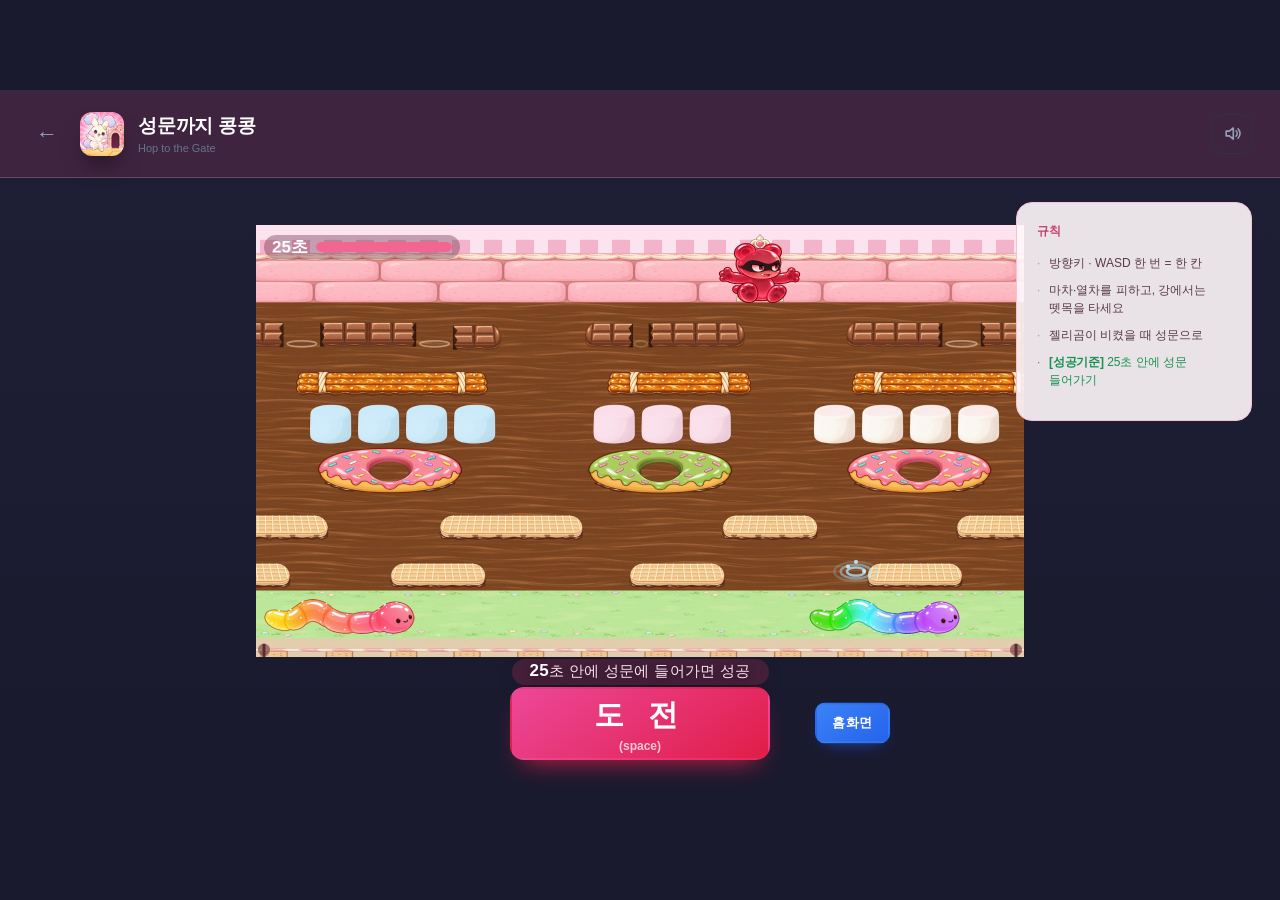
==== crossing.html @ 8e4491ef "배포 1.17 — 성문까지 콩콩 추가 · 시소타기 소리 다듬기 - 새 게임 "성문까지 콩콩" (내부 0.58): 솜사탕 토끼가 길 다섯 · 선로 · 쉼터 · 초코 강 여섯을 건너 " ====
<!doctype html>
<html lang="ko">
<head>
<meta charset="utf-8">
<meta name="viewport" content="width=device-width, initial-scale=1">
<meta http-equiv="cache-control" content="no-cache">
<link rel="icon" href="data:image/svg+xml,%3Csvg xmlns='http://www.w3.org/2000/svg' viewBox='0 0 32 32'%3E%3Crect width='32' height='32' rx='7' fill='%231a1a2e'/%3E%3Ccircle cx='16' cy='16' r='8.5' fill='none' stroke='%23ec4899' stroke-width='3'/%3E%3Ccircle cx='16' cy='16' r='2.5' fill='%23ec4899'/%3E%3C/svg%3E">
<title>성문까지 콩콩</title>
<link rel="stylesheet" href="common.css?v=251">
<script src="common.js?v=251"></script>
<script src="sound.js?v=251"></script>
<style>
  :root { --accent-1: #f9a8d4; --accent-2: #db2777; }

  .board { width: 100%; display: grid; justify-items: center;
           grid-template-rows: var(--play-h) 30px auto; align-content: center;
           position: relative; }
  .arena { position: relative; order: 1; width: var(--play-w); height: var(--play-h);
           user-select: none; -webkit-user-select: none; touch-action: none; }
  .status   { order: 2; align-self: center; }
  .controls { text-align: center; order: 3; }
  .slot { position: absolute; left: 50%; top: calc(var(--play-h) / 2);
          transform: translate(-50%, -50%); z-index: 4;
          display: grid; place-items: center; pointer-events: none; }
  canvas { display: block; position: absolute; left: 0; top: 0; }

  .status { font-size: 15px; letter-spacing: .3px; }
  .status b { color: #fff; font-size: 17px; font-variant-numeric: tabular-nums; }
  .verdict .sub { display: none; }
  .rules li { font-size: 12px; }
</style>
</head>
<body class="theme-sweets">
<div id="fit"><div class="stage">

  <div class="topbar">
    <a class="back" href="index.html" title="목록으로">←</a>
    <div class="tile sm pic"><img src="assets/_icons/crossing-sweets.webp?v=251" alt=""></div>
    <div class="titles">
      <h1>성문까지 콩콩</h1>
      <p>Hop to the Gate</p>
    </div>
  </div>

  <div class="body">
    <div class="play">
      <div class="board">
        <div class="arena playslot" id="arena">
          <canvas id="cv" width="768" height="432"></canvas>
        </div>
        <div class="status" id="status"></div>
        <div class="slot" id="slot"></div>
        <div class="controls">
          <button class="btn" id="go">도 전</button>
          <div class="hint">방향키 · WASD 한 번에 한 칸</div>
        </div>
      </div>
    </div>

    <aside class="rules card">
      <h2>규칙</h2>
      <ul>
        <li>방향키 · WASD 한 번 = 한 칸</li>
        <li>마차·열차를 피하고, 강에서는 뗏목을 타세요</li>
        <li>젤리곰이 비켰을 때 성문으로</li>
        <li><b>[성공기준]</b> 25초 안에 성문 들어가기</li>
      </ul>
    </aside>
  </div>

</div></div>

<script>
"use strict";

/* ── 엔진 시작 ──────────────────────────────────────────────────
   화면·소리와 떨어진 규칙 덩어리다. 시간(초)만 받아 상태를 바꾼다.
   시뮬레이션이 이 구간만 잘라 그대로 돌리므로 DOM 을 건드리지 않는다. 1/240초 칸으로 흐른다.

   줄 번호 0 출발 · 1~6 길과 선로 · 7 쉼터 · 8~13 강 · 14 성벽. 자리 x 는 칸 단위(0~26), 칸 i 의 가운데는 i+0.5.
   줄 위의 물건(마차·뗏목·마시멜로)은 판을 만들 때 전부 정해진다. 나중에 무작위가 끼지 않는다 —
   어느 시각의 모습이든 계산으로 바로 나온다(줄마다 따로 쓰는 난수로 미리 늘려 둔다). 바뀌는 것은 공주뿐이다.
   줄 시간 λ 는 판을 만든 때부터 잰다 (도전 전 미리 보기에서도 줄이 흐르다 그대로 이어진다). 제한 시간은 "시작!" 부터. */
function 건너기판(R, 난수, 기준) {
  const 무작위 = 난수 || Math.random;
  const 칸 = 1 / 240;
  const N = R.칸수;
  const 쉼터줄 = 1 + R.줄.findIndex((j) => j.종류 === "강");
  const 성줄 = R.줄.length + 2;
  const 정의 = (r) => (r <= 0 || r === 쉼터줄 || r >= 성줄) ? null : R.줄[r < 쉼터줄 ? r - 1 : r - 2];
  const 몇번째 = (r) => (r <= 0 || r === 쉼터줄) ? 0 : r >= 성줄 ? R.줄.length + 1 : r < 쉼터줄 ? r : r - 1;
  const 나머지 = (a, b) => ((a % b) + b) % b;

  // 줄마다 따로 쓰는 난수 — 어떤 차례로 물어봐도 같은 판이 나오게 한다 (mulberry32)
  function 씨앗난수(s) {
    return () => {
      s = (s + 0x6D2B79F5) | 0;
      let x = Math.imul(s ^ (s >>> 15), 1 | s);
      x = (x + Math.imul(x ^ (x >>> 7), 61 | x)) ^ x;
      return ((x ^ (x >>> 14)) >>> 0) / 4294967296;
    };
  }

  const g = {
    t: 기준 || 0, 기준: 기준 || 0, t0: null, 끝: null, 끝줄: 0, 최고: 0,
    공주: { 줄: 0, x: Math.floor(N / 2) - 0.5, 점프: null },
    다음: null,                                       // 공중에서 누른 키 하나
    문: 0, 곰위상: 0, 줄들: [], 소식: [],
  };
  const 알림 = (t, 일, 덧) => g.소식.push(Object.assign({ t, 일 }, 덧));

  /* 줄의 움직임은 구간을 이어 붙인 것: { 시작, 끝, 이동(시작 때 밀린 칸), v(시작 때 빠르기), a(가속), 상태 }.
     이동(λ) = 이동 + v·d + a·d²/2. 폭주·물살 반전·열차는 구간을 필요한 만큼 그때그때 늘린다. */
  let 길쪽 = 무작위() < 0.5 ? -1 : 1, 강쪽 = 무작위() < 0.5 ? -1 : 1;
  for (let r = 0; r <= 성줄; r++) {
    let d = 정의(r);
    if (!d && r === 쉼터줄 && R.지렁이) d = Object.assign({ 종류: "쉼터" }, R.지렁이);   // 쉼터를 기어 다니는 젤리 지렁이
    if (!d) { g.줄들.push({ 종류: r === 0 ? "출발" : r === 쉼터줄 ? "쉼터" : "성" }); continue; }
    const 난 = 씨앗난수(Math.floor(무작위() * 4294967296));
    const 뽑 = (ab) => ab[0] + (ab[1] - ab[0]) * 난();
    const 줄 = { 종류: d.종류, d, 난, 뽑, 번호: 몇번째(r), 찾던: 0 };
    if (d.종류 === "선로") {
      줄.구간 = [{ 시작: 0, 끝: 뽑(d.열차.간격), 이동: 0, v: 0, a: 0, 상태: "잠잠" }];
    } else {
      const 쪽 = d.종류 === "길" ? 길쪽 : d.종류 === "강" ? 강쪽 : (난() < 0.5 ? -1 : 1);
      if (d.종류 === "길") 길쪽 = -길쪽; else if (d.종류 === "강") 강쪽 = -강쪽;
      const v = 뽑(d.속도) * 쪽;
      줄.물건 = [];
      const 주기 = d.가라앉음 ? d.가라앉음.뜸 + d.가라앉음.흔들 + d.가라앉음.잠김 : 0;
      const 입주기 = d.악어 ? d.악어.닫힘 + d.악어.예고 + d.악어.벌림 : 0;
      const 길이로 = (l) => Array.isArray(l) ? l[0] + Math.floor(난() * (l[1] - l[0] + 1)) : l;
      const 모양뽑기 = () => {
        let 남 = 난() * d.모양.reduce((a, m) => a + m.몫, 0);
        for (const m of d.모양) { 남 -= m.몫; if (남 <= 0) return m; }
        return d.모양[d.모양.length - 1];
      };
      let p = 0;
      while (p < R.고리최소) {
        if (d.떼) {                                    // 스쿠터 떼 — 바짝 붙어 몰려오고 떼 사이는 넓다. 가끔 마카롱 마차
          if (난() < d.떼.마차몫) { 줄.물건.push({ p, 길이: 2, 모양: "cart2" }); p += 2 + 뽑(d.틈); continue; }
          const n = 길이로(d.떼.대수);
          for (let i = 0; i < n; i++) { 줄.물건.push({ p, 길이: 1, 모양: "scooter1" }); p += 1 + (i < n - 1 ? d.떼.사이 : 0); }
          p += 뽑(d.틈); continue;
        }
        const m = d.모양 ? 모양뽑기() : null;
        const 길이 = 길이로(m ? m.길이 : d.길이);
        const o = { p, 길이, 모양: m ? m.이름 : null };
        if (d.색) o.모양 = d.색[Math.floor(난() * d.색.length)];
        if (d.가라앉음) { o.가라앉나 = 난() < d.가라앉음.몫; o.위상 = 난() * 주기; }
        if (d.구멍) o.구멍 = true;
        if (d.악어 && o.모양 === "croc") { o.악어 = true; o.입위상 = 난() * 입주기; }
        if (d.돌진 && 난() < d.돌진.몫) { const 주 = 뽑(d.돌진.주기); o.돌진 = { 주기: 주, 위상: 난() * 주 }; }
        if (d.쪼개짐 && o.모양 === d.쪼개짐.누가) { o.쪼개짐 = true; o.쪼개위상 = 난() * 쪼갬주기(d.쪼개짐); }
        if (d.흔적 && o.모양 === d.흔적.누가) { o.방울간격 = 뽑(d.흔적.간격); o.방울위상 = 난() * o.방울간격; }
        줄.물건.push(o);
        p += 길이 + 뽑(d.틈);
      }
      줄.고리 = p;
      줄.처음 = 난() * p;
      if (d.물고기) 줄.물고기 = { 찾던: 0, 구간: [{ 시작: -1e9, 끝: 뽑(d.물고기.간격), 상태: "잠잠" }] };
      const 첫길이 = d.폭주 ? 뽑(d.폭주.간격) : d.반전 ? 뽑(d.반전.간격) : Infinity;
      줄.구간 = [{ 시작: 0, 끝: 첫길이, 이동: 0, v, a: 0, 상태: "보통" }];
    }
    g.줄들.push(줄);
  }
  g.문 = R.문범위[0] + Math.floor(무작위() * (R.문범위[1] - R.문범위[0] + 1));
  /* 젤리곰 문지기 — 비킴(옆에 서 있음) → 예고(문 쪽으로 걸어옴) → 앉음(문을 막음) → 돌아감(걸어서 제자리로) → 비킴 …
     가끔 속임: 걸어오다 멈칫하고 되돌아간다 (앉지 않음). 위치 0 = 옆자리, 1 = 문 앞. 문은 "앉음" 동안만 막힌다 */
  const 곰서기 = Math.max(0.1, R.곰비킴 - R.곰예고 - (R.곰돌아감 || 0));
  g.곰 = { 난: 씨앗난수(Math.floor(무작위() * 4294967296)), 찾던: 0, 구간: [] };
  g.곰.구간.push({ 시작: -1e9, 끝: 0.1 + g.곰.난() * 곰서기, 상태: "비킴", 처음: 0, 나중: 0 });

  // 다음 구간 하나를 붙인다
  function 붙이기(줄) {
    const s = 줄.구간[줄.구간.length - 1], d = 줄.d, 길이 = s.끝 - s.시작;
    const 이동끝 = s.이동 + s.v * 길이 + 0.5 * s.a * 길이 * 길이, v끝 = s.v + s.a * 길이;
    const 새 = (상태, 초, v, a, 덧) => 줄.구간.push(Object.assign({ 시작: s.끝, 끝: s.끝 + 초, 이동: 이동끝, v, a: a || 0, 상태 }, 덧));
    if (d.종류 === "선로") {
      const k = d.열차;
      if (s.상태 === "잠잠") 새("예고", k.예고, 0, 0, { 쪽: s.다음쪽 || (줄.난() < 0.5 ? -1 : 1), 이어: s.이어,
                                                     모양: k.모양 ? k.모양[Math.floor(줄.난() * k.모양.length)] : "train" });
      else if (s.상태 === "예고") 새("지나감", (N + k.길이) / k.속도 + 0.05, 0, 0, { 쪽: s.쪽, 이어: s.이어, 모양: s.모양 });
      // 연속 열차 — 한 대가 지나간 직후 반대쪽에서 한 대 더 (종이 다시 울린다). 세 대째는 없다
      else if (!s.이어 && k.연속몫 && 줄.난() < k.연속몫) 새("잠잠", k.연속틈, 0, 0, { 이어: true, 다음쪽: -s.쪽 });
      else 새("잠잠", 줄.뽑(k.간격), 0);
    } else if (d.폭주) {
      const k = d.폭주;
      if (s.상태 === "보통") 새("예고", k.예고, v끝);
      else if (s.상태 === "예고") 새("폭주", k.길이, v끝 * k.배);
      else 새("보통", 줄.뽑(k.간격), v끝 / k.배);
    } else if (d.반전) {
      const k = d.반전;
      if (s.상태 === "보통") 새("예고", k.예고, v끝);
      else if (s.상태 === "예고") 새("전환", k.전환, v끝, -2 * v끝 / k.전환);
      else 새("보통", 줄.뽑(k.간격), v끝);
    }
  }
  function 구간찾기(줄, λ) {
    const 구 = 줄.구간;
    while (구[구.length - 1].끝 <= λ) 붙이기(줄);
    let i = Math.min(줄.찾던, 구.length - 1);
    while (i > 0 && 구[i].시작 > λ) i--;
    while (구[i].끝 <= λ) i++;
    줄.찾던 = i;
    return 구[i];
  }
  function 곰붙이기() {
    const 곰 = g.곰, s = 곰.구간[곰.구간.length - 1];
    const 새 = (상태, 초, 처음, 나중, 덧) => 곰.구간.push(Object.assign({ 시작: s.끝, 끝: s.끝 + 초, 상태, 처음, 나중 }, 덧));
    if (s.상태 === "비킴") {
      // 비켜 서 있을 때 가끔 12번 줄 한 칸으로 젤리를 던진다 (던지는 동안 문은 열려 있다)
      if (R.곰던짐 && !s.던진뒤 && 곰.난() < R.곰던짐.몫) { 새("던짐", R.곰던짐.예고, 0, 0, { c: 1 + Math.floor(곰.난() * (N - 2)) }); return; }
      if (곰.난() < (R.곰속임몫 || 0)) 새("예고", R.곰예고 * R.곰속임깊이, 0, R.곰속임깊이, { 속임: true });
      else 새("예고", R.곰예고, 0, 1);
    } else if (s.상태 === "던짐") 새("비킴", 0.3, 0, 0, { 던진뒤: true, c: s.c, 떨어짐: s.끝 });
    else if (s.상태 === "예고") {
      if (s.속임) 새("멈칫", R.곰멈칫, s.나중, s.나중);
      else 새("앉음", R.곰앉음, 1, 1);
    } else if (s.상태 === "멈칫") 새("돌아감", (R.곰돌아감 || 0.01) * s.나중, s.나중, 0);
    else if (s.상태 === "앉음") 새("돌아감", R.곰돌아감 || 0.01, 1, 0);
    else 새("비킴", 곰서기, 0, 0);
  }
  function 곰구간(λ) {
    const 곰 = g.곰, 구 = 곰.구간;
    while (구[구.length - 1].끝 <= λ) 곰붙이기();
    let i = Math.min(곰.찾던, 구.length - 1);
    while (i > 0 && 구[i].시작 > λ) i--;
    while (구[i].끝 <= λ) i++;
    곰.찾던 = i;
    return 구[i];
  }
  // 그림용 — 곰이 어디쯤(0 옆자리 ~ 1 문 앞), 어느 쪽으로 걷나
  function 곰모습(λ) {
    const s = 곰구간(λ), q = Math.max(0, Math.min(1, (λ - s.시작) / Math.max(1e-6, s.끝 - s.시작)));
    return { 상태: s.상태, 위치: s.처음 + (s.나중 - s.처음) * q, 쪽: Math.sign(s.나중 - s.처음), 몫: q, 속임: !!s.속임, c: s.c };
  }
  // 젤리 맞음 — 떨어진 순간부터 0.12초 동안 그 칸(반폭 안)에 있으면 퐁당
  function 젤리맞나(r, x, λ) {
    if (!R.곰던짐 || r !== 성줄 - 1) return false;
    const s = 곰구간(λ);
    return !!s.던진뒤 && λ - s.시작 < 0.12 && Math.abs(x - (s.c + 0.5)) < R.곰던짐.반폭;
  }
  // 뗏목에 붙은 젤리 자국 — 떨어진 때 그 칸의 뗏목에 붙어 같이 흘러가다 자국초 뒤 마른다. 떨어진 순간 정해진다
  function 젤리자국들(λ) {
    if (!R.곰던짐) return [];
    곰구간(λ);
    const 결과 = [], 줄 = g.줄들[성줄 - 1];
    for (const s of g.곰.구간) {
      if (s.상태 !== "던짐" || s.끝 > λ || s.끝 <= λ - R.곰던짐.자국초) continue;
      if (s.자국 === undefined) {
        const j = 받침물건(성줄 - 1, s.c + 0.5, s.끝);
        s.자국 = j < 0 ? null : { j, 오프셋: 붙은자리(줄.d, 줄.물건[j], s.c + 0.5 - 물건x(줄, j, s.끝), s.끝) };   // 붙은 초코바 기준 자리
      }
      if (s.자국) { const o = 줄.물건[s.자국.j];
        결과.push({ j: s.자국.j, x: 물건x(줄, s.자국.j, λ) + s.자국.오프셋 + 덩어리밀림(줄.d, o, s.자국.오프셋, λ), 나이: λ - s.끝 }); }
    }
    return 결과;
  }
  const 젤리자국위 = (r, x, λ) => r === 성줄 - 1 && 젤리자국들(λ).some((z) => Math.abs(x - z.x) < 0.5);
  function 이동(줄, λ) { const s = 구간찾기(줄, λ), d = λ - s.시작; return s.이동 + s.v * d + 0.5 * s.a * d * d; }
  function 빠르기(줄, λ) { const s = 구간찾기(줄, λ); return s.v + s.a * (λ - s.시작); }

  function 물건x(줄, j, λ) { return 나머지(줄.물건[j].p + 줄.처음 + 이동(줄, λ), 줄.고리) - (줄.고리 - N) / 2; }
  // 5번 줄 돌진 — 차마다 따로: 보통 → 예고(덜컹) → 돌진(확 치고 나감) → 되돌림(천천히 제자리로). 거리는 가는 쪽으로 더해진다
  function 돌진모습(d, o, λ) {
    if (!o.돌진) return { 상태: null, 거리: 0 };
    const k = d.돌진, s = 나머지(λ + o.돌진.위상, o.돌진.주기), 쉼 = o.돌진.주기 - k.예고 - k.길이 - k.되돌림;
    if (s < 쉼) return { 상태: null, 거리: 0 };
    if (s < 쉼 + k.예고) return { 상태: "예고", 거리: 0 };
    if (s < 쉼 + k.예고 + k.길이) { const q = (s - 쉼 - k.예고) / k.길이; return { 상태: "돌진", 거리: k.거리 * q * q * (3 - 2 * q) }; }
    return { 상태: "되돌림", 거리: k.거리 * (1 - (s - 쉼 - k.예고 - k.길이) / k.되돌림) };
  }
  /* 초코바 쪼개짐 — 붙음 → 금(예고: 갈라질 자리에만 금) → 벌어짐 → 떨어짐(덩어리들이 따로 둥둥) → 모임 → 붙음 …
     4칸이면 2+2 · 2+1+1 처럼 덩어리로 갈라진다. 나눔은 번마다 다르다(판을 만들 때 정해진 위상으로 계산 — 언제 봐도 같다).
     덩어리 위는 어디든 디딜 수 있고, 타고 있으면 덩어리와 같이 벌어지고 모인다. 덩어리 사이 틈만 물이다 */
  function 쪼갬주기(k) { return k.붙음 + k.금 + k.벌어짐 + k.떨어짐 + k.모임; }
  function 쪼갬상태(d, o, λ) {
    if (!o.쪼개짐) return null;
    const k = d.쪼개짐, s = 나머지(λ + o.쪼개위상, 쪼갬주기(k)), a = k.붙음 + k.금, b = a + k.벌어짐;
    return s < k.붙음 ? "붙음" : s < a ? "금" : s < b ? "벌어짐" : s < b + k.떨어짐 ? "떨어짐" : "모임";
  }
  // 이번 번의 덩어리들 — { 몫: 0 붙음 ~ 1 다 벌어짐, 조각: [{ 왼, 오른 (초코바 왼끝 기준, 벌어진 만큼 포함), 칸0, 칸수, 밀 }] }
  function 조각자리(d, o, λ) {
    if (!o.쪼개짐) return null;
    const k = d.쪼개짐, 주 = 쪼갬주기(k), u = λ + o.쪼개위상, s = 나머지(u, 주);
    const 번 = Math.round((u - s) / 주), 목록 = k.나눔[o.길이] || [[o.길이]];
    const 나눔 = 목록[(Math.imul(번 + Math.floor(o.쪼개위상 * 1e6), 2654435761) >>> 16) % 목록.length];
    const 매끈 = (q) => q * q * (3 - 2 * q), a = k.붙음 + k.금, b = a + k.벌어짐, c = b + k.떨어짐;
    const 몫 = s < a ? 0 : s < b ? 매끈((s - a) / k.벌어짐) : s < c ? 1 : 매끈(1 - (s - c) / k.모임);
    const 조각 = [];
    let 칸0 = 0;
    for (let i = 0; i < 나눔.length; i++) {
      const 밀 = (i - (나눔.length - 1) / 2) * k.틈 * 몫;          // 가운데를 두고 양옆으로 벌어진다
      조각.push({ 왼: 칸0 + 밀, 오른: 칸0 + 나눔[i] + 밀, 칸0, 칸수: 나눔[i], 밀 });
      칸0 += 나눔[i];
    }
    return { 몫, 조각 };
  }
  // 붙은 초코바 기준 자리 u 가 든 덩어리가 지금 얼마나 밀려 있나 (쪼개지지 않는 물건은 0)
  function 덩어리밀림(d, o, u, λ) {
    const z = 조각자리(d, o, λ);
    if (!z || z.몫 === 0) return 0;
    for (const c of z.조각) if (u < c.칸0 + c.칸수) return c.밀;
    return z.조각[z.조각.length - 1].밀;
  }
  // 갈라진 초코바 위 자리(초코바 왼끝 기준) → 붙은 초코바 기준 자리. 가장 가까운 덩어리에 붙인다
  function 붙은자리(d, o, 상대, λ) {
    const z = 조각자리(d, o, λ);
    if (!z || z.몫 === 0) return 상대;
    let 가장 = z.조각[0], 거리 = 1e9;
    for (const c of z.조각) { const 떨 = Math.max(c.왼 - 상대, 상대 - c.오른, 0); if (떨 < 거리) { 거리 = 떨; 가장 = c; } }
    return Math.min(가장.칸0 + 가장.칸수 - 1e-6, Math.max(가장.칸0, 상대 - 가장.밀));
  }
  // 덩어리에 탄 공주가 이번 칸(λ - 칸 → λ)에 덩어리와 함께 움직인 만큼
  function 조각밀림(줄, o, x, λ) {
    const 앞 = λ - 칸, x0 = 나머지(o.p + 줄.처음 + 이동(줄, 앞), 줄.고리) - (줄.고리 - N) / 2;
    const u = 붙은자리(줄.d, o, x - x0, 앞);
    return 덩어리밀림(줄.d, o, u, λ) - 덩어리밀림(줄.d, o, u, 앞);
  }
  // 갈라진 초코바의 덩어리 사이 틈인가 — 빠진 까닭을 "쪼개짐" 으로 알려 주려고
  function 초코틈(r, x, λ) {
    const 줄 = g.줄들[r];
    if (!줄.d || !줄.d.쪼개짐) return false;
    const 밀림 = 줄.처음 + 이동(줄, λ), m = (줄.고리 - N) / 2;
    for (const o of 줄.물건) {
      const z = 조각자리(줄.d, o, λ);
      if (!z || z.몫 === 0) continue;
      const x0 = 나머지(o.p + 밀림, 줄.고리) - m;
      if (x > x0 + z.조각[0].왼 && x < x0 + z.조각[z.조각.length - 1].오른) return true;
    }
    return false;
  }
  // 젤리 악어 입 — 닫힘 → 예고(꿈틀) → 벌림
  function 입상태(d, o, λ) {
    const k = d.악어, s = 나머지(λ + o.입위상, k.닫힘 + k.예고 + k.벌림);
    return s < k.닫힘 ? "닫힘" : s < k.닫힘 + k.예고 ? "예고" : "벌림";
  }
  // 바닥 흔적 — 아이스크림 트럭(녹은 웅덩이 · 미끄럼) · 레몬 택시(캐러멜 · 붙음)가 일정한 간격으로 뒤꽁무니에 한 방울씩 흘린다.
  // 판을 만들 때 다 정해진다
  function 웅덩이들(r, λ) {
    const 줄 = g.줄들[r];
    if (!줄.d || !줄.d.흔적) return [];
    const 초 = 줄.d.흔적.초, m = (줄.고리 - N) / 2, 결과 = [];
    for (const o of 줄.물건) {
      if (!o.방울간격) continue;
      const k0 = Math.ceil((λ - 초 - o.방울위상) / o.방울간격), k1 = Math.floor((λ - o.방울위상) / o.방울간격);
      for (let k = k0; k <= k1; k++) {
        const τ = o.방울위상 + k * o.방울간격, v = 빠르기(줄, τ);
        const x0 = 나머지(o.p + 줄.처음 + 이동(줄, τ), 줄.고리) - m;
        const c = Math.floor(v > 0 ? x0 - 0.5 : x0 + o.길이 + 0.5);
        if (c >= 0 && c < N && x0 > -o.길이 - 1 && x0 < N + 1) 결과.push({ c, 나이: λ - τ });
      }
    }
    return 결과;
  }
  const 웅덩이위 = (r, x, λ) => { const c = Math.floor(x); return 웅덩이들(r, λ).some((u) => u.c === c); };
  // 젤리 물고기 — 잠잠 → 예고(물결 고리, 칸 c) → 점프(그 칸 위면 퐁당) → 잠잠 …
  function 물고기붙이기(줄) {
    const k = 줄.d.물고기, 구 = 줄.물고기.구간, s = 구[구.length - 1];
    if (s.상태 === "잠잠") 구.push({ 시작: s.끝, 끝: s.끝 + k.예고, 상태: "예고", c: 1 + Math.floor(줄.난() * (N - 2)) });
    else if (s.상태 === "예고") 구.push({ 시작: s.끝, 끝: s.끝 + k.점프, 상태: "점프", c: s.c });
    else 구.push({ 시작: s.끝, 끝: s.끝 + 줄.뽑(k.간격), 상태: "잠잠" });
  }
  function 물고기구간(줄, λ) {
    const 물 = 줄.물고기, 구 = 물.구간;
    while (구[구.length - 1].끝 <= λ) 물고기붙이기(줄);
    let i = Math.min(물.찾던, 구.length - 1);
    while (i > 0 && 구[i].시작 > λ) i--;
    while (구[i].끝 <= λ) i++;
    물.찾던 = i;
    return 구[i];
  }
  function 물고기맞음(r, x, λ) {
    const 줄 = g.줄들[r];
    if (!줄.물고기) return null;
    const s = 물고기구간(줄, λ);
    return s.상태 === "점프" && Math.abs(x - (s.c + 0.5)) < 줄.d.물고기.반폭 ? s : null;
  }
  // 물고기에 맞으면 반대쪽으로 한 칸 밀린다 (같은 물고기에 두 번은 안 밀린다). 밀린 곳이 물이면 그때 퐁당
  function 물고기밀기(p, f, λ) {
    if (p.밀린 === f.시작) return;
    p.밀린 = f.시작;
    const 쪽 = p.x >= f.c + 0.5 ? "오른" : "왼";
    if (뛰기(p, 쪽, λ) === "뜀") { p.점프.밀림 = true; p.점프.미끄럼 = true; }
  }
  // 악어 머리 칸에 서 있는데 입을 벌렸나
  function 물리나(r, j, x, λ) {
    const 줄 = g.줄들[r], o = 줄.물건[j];
    if (!o || !o.악어 || 입상태(줄.d, o, λ) !== "벌림") return false;
    const x0 = 나머지(o.p + 줄.처음 + 이동(줄, λ), 줄.고리) - (줄.고리 - N) / 2;
    return 빠르기(줄, λ) >= 0 ? x >= x0 + o.길이 - 1 : x <= x0 + 1;
  }
  // 뜸 → 흔들(예고) → 가라앉는 중(작아지며 잠긴다 — 아직 받침) → 잠김(다 사라짐 — 이때부터 빠진다)
  function 잠김상태(d, o, λ) {
    if (!o.가라앉나) return "뜸";
    const k = d.가라앉음, s = 나머지(λ + o.위상, k.뜸 + k.흔들 + k.잠김);
    return s < k.뜸 ? "뜸" : s < k.뜸 + k.흔들 ? "흔들" : s < k.뜸 + k.흔들 + (k.가라앉기 || 0) ? "가라앉는중" : "잠김";
  }
  // 그림용 — 지금 상태가 얼마나 지났나 (0~1). 흔들리며 줄어들고, 잠긴 뒤엔 거품
  function 잠김몫(d, o, λ) {
    if (!o.가라앉나) return 0;
    const k = d.가라앉음, s = 나머지(λ + o.위상, k.뜸 + k.흔들 + k.잠김), 가 = k.가라앉기 || 0;
    return s < k.뜸 ? s / k.뜸 : s < k.뜸 + k.흔들 ? (s - k.뜸) / k.흔들
         : s < k.뜸 + k.흔들 + 가 ? (s - k.뜸 - k.흔들) / 가 : (s - k.뜸 - k.흔들 - 가) / (k.잠김 - 가);
  }
  // 열차가 덮은 칸 [왼, 오른] — 지나가지 않으면 null
  function 열차자리(줄, λ) {
    const s = 구간찾기(줄, λ);
    if (s.상태 !== "지나감") return null;
    const 머리 = 줄.d.열차.속도 * (λ - s.시작), L = 줄.d.열차.길이;
    return s.쪽 > 0 ? [머리 - L, 머리] : [N - 머리, N - 머리 + L];
  }
  // 줄 하나의 그 시각 모습. 물건 x 는 왼쪽 끝 (화면 밖이어도 돌려준다)
  function 줄모양(r, λ) {
    const 줄 = g.줄들[r];
    if (!줄.d) return { 종류: 줄.종류 };
    const s = 구간찾기(줄, λ);
    if (줄.종류 === "선로") return { 종류: "선로", 상태: s.상태, 쪽: s.쪽 || 0, 열차: 열차자리(줄, λ), 남은: s.끝 - λ, 이어: !!s.이어, 모양: s.모양 || "train" };
    const 밀림 = 줄.처음 + 이동(줄, λ), m = (줄.고리 - N) / 2, 쪽 = Math.sign(빠르기(줄, λ)) || 1;
    const 물건 = 줄.물건.map((o) => { const 돌 = 돌진모습(줄.d, o, λ); return {
                                         x: 나머지(o.p + 밀림, 줄.고리) - m + 쪽 * 돌.거리, 돌진: 돌.상태, 쪼갬: 쪼갬상태(줄.d, o, λ), 조각: 조각자리(줄.d, o, λ),
                                         길이: o.길이, 모양: o.모양, 구멍: !!o.구멍, 악어: !!o.악어,
                                         상태: 줄.d.가라앉음 ? 잠김상태(줄.d, o, λ) : "뜸",
                                         몫: 줄.d.가라앉음 ? 잠김몫(줄.d, o, λ) : 0,
                                         입: o.악어 ? 입상태(줄.d, o, λ) : null }; });
    return { 종류: 줄.종류, 상태: s.상태, v: 빠르기(줄, λ), 물건, 밀림, 마시멜로: !!줄.d.마시멜로, 눅눅: 줄.d.눅눅 || 0,
             웅덩이: 줄.d.흔적 ? 웅덩이들(r, λ) : null, 웅덩이초: 줄.d.흔적 ? 줄.d.흔적.초 : 0, 흔적효과: 줄.d.흔적 ? 줄.d.흔적.효과 : null,
             물고기: 줄.물고기 ? (() => { const f = 물고기구간(줄, λ); return { 상태: f.상태, c: f.c, 몫: (λ - f.시작) / (f.끝 - f.시작) }; })() : null,
             젤리자국: r === 성줄 - 1 ? 젤리자국들(λ) : null };
  }
  // 길·선로: 공주 판정 폭과 겹치는 물건이 있나
  function 부딪힘(r, x, λ) {
    const 줄 = g.줄들[r], 반 = R.공주반폭, 줄임 = R.물건줄임;
    if (줄.종류 === "선로") {
      const 열 = 열차자리(줄, λ);
      return !!열 && x + 반 > 열[0] + 줄임 && x - 반 < 열[1] - 줄임;
    }
    if (줄.종류 !== "길" && !(줄.종류 === "쉼터" && 줄.물건)) return false;
    const 밀림 = 줄.처음 + 이동(줄, λ), m = (줄.고리 - N) / 2, 쪽 = Math.sign(빠르기(줄, λ)) || 1;
    for (const o of 줄.물건) {
      const x0 = 나머지(o.p + 밀림, 줄.고리) - m + (o.돌진 ? 쪽 * 돌진모습(줄.d, o, λ).거리 : 0);
      if (x + 반 > x0 + 줄임 && x - 반 < x0 + o.길이 - 줄임) return true;
    }
    return false;
  }
  // 강: 공주 가운데 아래에 올라설 것이 있나 — 있으면 그 물건 번호, 없으면 -1
  function 받침물건(r, x, λ) {
    const 줄 = g.줄들[r], 너 = R.받침너그러움;
    const 밀림 = 줄.처음 + 이동(줄, λ), m = (줄.고리 - N) / 2;
    for (let j = 0; j < 줄.물건.length; j++) {
      const o = 줄.물건[j], x0 = 나머지(o.p + 밀림, 줄.고리) - m;
      if (x < x0 - 2 || x > x0 + o.길이 + 2) continue;                       // (갈라진 초코바는 양옆으로 벌어진다)
      if (o.구멍) {                                   // 도넛 튜브 — 가운데 구멍(가운데에서 반폭 안)에 내리면 빠진다. 나머지는 고리
        if (x >= x0 - 너 && x <= x0 + o.길이 + 너 && Math.abs(x - (x0 + o.길이 / 2)) > 줄.d.구멍.반폭) return j;
        continue;
      }
      if (o.쪼개짐) {                                  // 갈라진 초코바 — 덩어리 위는 어디든 받침, 덩어리 사이 틈은 물
        const z = 조각자리(줄.d, o, λ);
        if (z.몫 > 0) { for (const c of z.조각) if (x >= x0 + c.왼 - 너 && x <= x0 + c.오른 + 너) return j; continue; }
      }
      if (!줄.d.마시멜로) { if (x >= x0 - 너 && x <= x0 + o.길이 + 너) return j; continue; }
      if (잠김상태(줄.d, o, λ) === "잠김") continue;
      for (let i = 0; i < o.길이; i++) if (Math.abs(x - (x0 + i + 0.5)) <= R.마시멜로반폭 + 너) return j;
    }
    return -1;
  }
  const 받침 = (r, x, λ) => 받침물건(r, x, λ) >= 0;
  // 눅눅 웨하스 — 같은 뗏목에 계속 올라서 있으면 시간이 쌓인다. 내리면 처음부터
  function 올라탐(p, j, λ) {
    if (!g.줄들[p.줄].d.눅눅) { p.탄 = null; return; }
    if (!p.탄 || p.탄.줄 !== p.줄 || p.탄.j !== j) p.탄 = { 줄: p.줄, j, 시작: λ };
  }
  function 곰상태(λ) { return 곰구간(λ).상태; }   // 비킴 · 예고 · 멈칫 · 앉음 · 돌아감 — 문이 막힌 것은 "앉음" 뿐
  const 강인가 = (r) => g.줄들[r].종류 === "강";
  const 칸맞춤 = (x) => Math.min(N - 0.5, Math.max(0.5, Math.floor(x) + 0.5));

  // 공주가 한 칸 뛴다. 방향: "위" · "아래" · "왼" · "오른". 돌려주는 값: "뜀" · "공중" · "막힘" · "벽"
  function 뛰기(p, 방향, λ) {
    if (p.점프) return "공중";
    if (p.붙음 && λ < p.붙음) return "붙음";                                  // 캐러멜에 발이 붙었다
    let 줄1 = p.줄, x1 = p.x;
    if (방향 === "위") 줄1++;
    else if (방향 === "아래") 줄1--;
    else x1 += 방향 === "왼" ? -1 : 1;
    if (줄1 < 0) return "막힘";
    if (줄1 === 성줄) {
      if (Math.abs(p.x - (g.문 + 0.5)) > R.문너그러움) return "벽";
      x1 = g.문 + 0.5;
    } else if (줄1 !== p.줄 && !강인가(줄1)) x1 = 칸맞춤(p.x);
    if (x1 < 0.5 - 1e-9 || x1 > N - 0.5 + 1e-9) return "막힘";
    const 출발줄 = g.줄들[p.줄];
    p.점프 = { 시작: λ, 줄0: p.줄, 줄1, x0: p.x, dx: x1 - p.x, 흐름0: 출발줄.종류 === "강" ? 이동(출발줄, λ) : 0, 방향 };
    return "뜀";
  }
  // 공주 한 칸(1/240초). 끝났으면 까닭을 돌려준다
  function 공주한칸(p, λ) {
    if (p.점프) {
      const j = p.점프, q = Math.min(1, (λ - j.시작) / R.점프초);
      const 출발줄 = g.줄들[j.줄0];
      const 흐름 = 출발줄.종류 === "강" ? 이동(출발줄, λ) - j.흐름0 : 0;   // 강에서 뛰면 공중에서도 물살만큼 밀린다
      p.x = j.x0 + j.dx * q + 흐름;
      if (q >= 0.5 && p.줄 !== j.줄1) {                                       // 절반 지점에서 판정 칸이 바뀐다
        p.줄 = j.줄1;
        if (p.줄 === 성줄) return 곰상태(λ) === "앉음" ? "잡힘" : "성공";
      }
      if (q >= 1) {
        const 방향 = j.방향, 미끄러짐 = j.미끄럼;
        p.점프 = null;
        if (!강인가(p.줄)) {
          p.x = 칸맞춤(p.x); p.탄 = null;
          // 바닥 흔적에 내리면 — 녹은 웅덩이: 같은 쪽으로 한 칸 더 미끄러진다(미끄러진 끝에서 또 미끄러지진 않는다) · 캐러멜: 잠깐 발이 붙는다
          const 흔 = g.줄들[p.줄].d && g.줄들[p.줄].d.흔적;
          if (흔 && 웅덩이위(p.줄, p.x, λ)) {
            if (흔.효과 === "미끄럼") { if (!미끄러짐 && 방향 && 뛰기(p, 방향, λ) === "뜀") p.점프.미끄럼 = true; }
            else if (흔.효과 === "붙음") p.붙음 = λ + 흔.붙음초;
          }
        } else {
          const j2 = 받침물건(p.줄, p.x, λ);
          if (j2 < 0) return j.밀림 ? "물고기" : 초코틈(p.줄, p.x, λ) ? "쪼개짐" : "빠짐";   // 물고기에 밀렸거나 초코바 틈이면 그 까닭으로
          올라탐(p, j2, λ);
          if (물리나(p.줄, j2, p.x, λ)) return "물림";
          const 물 = 물고기맞음(p.줄, p.x, λ);
          if (물) { 물고기밀기(p, 물, λ); return null; }
          // 뗏목 위 젤리 자국에 내리면 같은 쪽으로 한 칸 더 미끄러진다
          if (!미끄러짐 && 방향 && 젤리자국위(p.줄, p.x, λ) && 뛰기(p, 방향, λ) === "뜀") p.점프.미끄럼 = true;
        }
      }
    } else if (강인가(p.줄)) {
      const j = 받침물건(p.줄, p.x, λ);
      if (j < 0) {                                                              // 서 있던 받침이 사라졌다 — 쪼개진 초코바인가, 잠긴 마시멜로인가
        const 전 = p.받침 && p.받침.줄 === p.줄 ? g.줄들[p.줄].물건[p.받침.j] : null;
        return 초코틈(p.줄, p.x, λ) || (전 && 전.쪼개짐) ? "쪼개짐" : "가라앉음";
      }
      p.받침 = { 줄: p.줄, j };
      올라탐(p, j, λ);
      if (물리나(p.줄, j, p.x, λ)) return "물림";                              // 악어가 입을 벌렸다
      const 물 = 물고기맞음(p.줄, p.x, λ);
      if (물) { 물고기밀기(p, 물, λ); if (p.점프) return null; }               // 젤리 물고기가 튀어 올라 한 칸 밀어냈다
      const 줄 = g.줄들[p.줄];
      if (p.탄 && λ - p.탄.시작 >= 줄.d.눅눅 + (줄.d.눅눅가라앉기 || 0)) return "눅눅";   // 다 젖은 웨하스가 가라앉아 사라졌다
      const o = 줄.물건[j];
      p.x += 이동(줄, λ) - 이동(줄, λ - 칸) + (o.쪼개짐 ? 조각밀림(줄, o, p.x, λ) : 0);   // 갈라진 초코바면 탄 덩어리와 같이 움직인다
      if (o.구멍 && 줄.d.구멍.자석) {                                           // 도넛 고리 자석 — 고리 가운데로 살짝 끌려간다
        const x0 = 나머지(o.p + 줄.처음 + 이동(줄, λ), 줄.고리) - (줄.고리 - N) / 2;
        const 목표 = p.x < x0 + o.길이 / 2 ? x0 + 0.5 : x0 + o.길이 - 0.5, d = 목표 - p.x, 한 = 줄.d.구멍.자석 * 칸;
        p.x += Math.abs(d) <= 한 ? d : Math.sign(d) * 한;
      }
    }
    if (p.x < 0 || p.x > N) return "떠내려감";
    if (젤리맞나(p.줄, p.x, λ)) return "젤리";
    if (부딪힘(p.줄, p.x, λ)) { const k = g.줄들[p.줄].종류; return k === "선로" ? "열차" : k === "쉼터" ? "지렁이" : "치임"; }
    return null;
  }

  function 한칸(t) {
    g.t = t;
    const p = g.공주, λ = t - g.기준;
    const 까닭 = 공주한칸(p, λ);
    g.최고 = Math.max(g.최고, 몇번째(p.줄) || (p.줄 >= 쉼터줄 ? 쉼터줄 - 1 : 0));
    if (까닭) { g.끝 = 까닭; g.끝줄 = 몇번째(p.줄); 알림(t, "끝"); return; }
    if (!p.점프 && g.다음 && !(p.붙음 && λ < p.붙음)) { const 방향 = g.다음; g.다음 = null; 뛰어(방향, t); }
    if (t - g.t0 >= R.제한초) { g.끝 = "시간"; g.끝줄 = 몇번째(p.줄); 알림(t, "끝"); }
  }
  function 뛰어(방향, t) {
    const 결과 = 뛰기(g.공주, 방향, t - g.기준);
    알림(t, 결과, { 방향 });
    return 결과 === "뜀";
  }
  function 진행(t) {
    if (g.t0 == null) { g.t = Math.max(g.t, t); return; }    // 시작 전엔 줄만 흐른다
    while (!g.끝 && g.t + 칸 <= t + 1e-9) 한칸(g.t + 칸);
  }
  // 종류: "뛰기"(값 "위"·"아래"·"왼"·"오른")
  function 입력(종류, t, 값) {
    진행(t);
    if (g.끝 || g.t0 == null) return false;
    if (종류 === "뛰기") {
      if (g.공주.점프) { g.다음 = 값; return true; }          // 착지하면 바로 뛴다 (하나만 기억)
      if (g.공주.붙음 && g.t - g.기준 < g.공주.붙음) { g.다음 = 값; return true; }   // 캐러멜이 풀리면 바로 뛴다
      return 뛰어(값, g.t);
    }
    return false;
  }
  function 시작(t) { g.t = g.t0 = t; }

  return { g, 시작, 진행, 입력,
           보기: { N, 쉼터줄, 성줄, 칸, 줄모양, 부딪힘, 받침, 받침물건, 곰상태, 곰모습, 뛰기, 공주한칸, 이동, 빠르기, 몇번째,
                   웅덩이들, 웅덩이위, 젤리자국들, 젤리자국위 } };
}
/* ── 엔진 끝 ── */

const R = RULES.crossing;
const cv     = document.getElementById("cv");
const ctx    = cv.getContext("2d");
const status = document.getElementById("status");
const slot   = document.getElementById("slot");
const go     = document.getElementById("go");

const 그림배 = 2;
const W = cv.width, H = cv.height;
cv.width = W * 그림배; cv.height = H * 그림배;
cv.style.width = W + "px"; cv.style.height = H + "px";
ctx.setTransform(그림배, 0, 0, 그림배, 0, 0);

let 판상태 = "ready";       // ready(미리 보기) | count(준비·시작!) | play | ending | done
let 카운트끝 = 0;
let 엔진 = null;
let 읽은소식 = 0;
let 앞줄상태 = [];
const 지금 = () => performance.now() / 1000;
const 눌린시각 = (ev) => (ev ? pressTime(ev) : performance.now()) / 1000;

/* ── 배치 ──────────────────────────────────────────────────────
   상자 시제품. 줄은 색 띠, 마차·뗏목은 상자, 공주는 동그라미. 판정은 발밑 칸 기준이라 그림을 입혀도 그대로다.
   길건너 친구들처럼 카메라가 공주를 따라간다 (2026-10-10 사용자: 15줄을 한 화면에 넣으면 캐릭터가 너무 작다 → B안).
   화면엔 9줄 · 한 칸 48px · 맵 폭 16칸(화면 폭 그대로 — 안 보이는 곳에서 마차가 튀어나오지 않는다).
   공주는 아래에서 3번째 줄에 두어 앞 6줄이 보인다. "준비" 동안 성문에서 출발점까지 훑어 내려온다. */
const 보이는줄 = 9;
const S = H / 보이는줄;                     // 한 칸 48px
const X0 = (W - R.칸수 * S) / 2;           // 16칸 × 48 = 768 — 남는 곳 없음
const 배 = S / 28.8;                        // 상자 그림의 고정 크기(px)를 칸 크기에 맞춘다
let 카메라 = 0;                             // 화면 맨 아래에 오는 줄 (소수 — 부드럽게 따라간다)
const 줄위 = (r) => H - (r - 카메라 + 1) * S;
const 가로 = (x) => X0 + x * S;
const 훑기 = { 머묾: 0.3, 내려옴: 1.0 };      // 시작 연출: 성문 쪽에 잠깐 머문 뒤 출발점까지 내려온다
const 위여유 = 0.6;                          // 맨 위에선 성벽 위로 0.6칸 더 보여 준다 — 성문과 곰 머리가 화면 밖으로 잘리지 않게
let 카운트시작 = 0;
function 카메라맞추기(t, dt) {
  const 최대 = 엔진.보기.성줄 + 1 - 보이는줄 + 위여유;
  if (판상태 === "ready") { 카메라 = 최대; return; }              // 미리 보기는 성문 쪽
  const g = 엔진.g, p = g.공주;
  let 줄 = p.줄;
  if (p.점프) { const q = Math.min(1, (g.t - g.기준 - p.점프.시작) / R.점프초); 줄 = p.점프.줄0 + (p.점프.줄1 - p.점프.줄0) * q; }
  const 목표 = Math.max(0, Math.min(최대, 줄 - 2));
  if (판상태 === "count") {
    const k = Math.max(0, Math.min(1, (t - 카운트시작 - 훑기.머묾) / 훑기.내려옴));
    카메라 = 최대 + (목표 - 최대) * k * k * (3 - 2 * k);
    return;
  }
  카메라 += (목표 - 카메라) * (1 - Math.exp(-dt * 9));
}

function 둥근네모(x, y, w, h, r) {
  r = Math.min(r, w / 2, h / 2);
  ctx.beginPath();
  ctx.moveTo(x + r, y); ctx.arcTo(x + w, y, x + w, y + h, r); ctx.arcTo(x + w, y + h, x, y + h, r);
  ctx.arcTo(x, y + h, x, y, r); ctx.arcTo(x, y, x + w, y, r); ctx.closePath();
}

/* ── 그림 ──────────────────────────────────────────────────────
   assets/_style/sweets-v1/crossing/_요청서-*.md 로 받은 그림. 하나라도 안 왔으면 아래 상자 그림으로 그린다.
   그림 속 한 칸 = 128px (소품·바닥), 캐릭터는 768 칸에 키 약 520(토끼)·600(곰)px, 두 발 가운데가 (384, 700).
   판정은 그대로 발밑 칸 기준 — 그림은 위 줄로 조금 넘어가도(살짝 내려다본 모습) 판정 폭은 칸 그대로다. */
const 그림 = {};
const 그림목록 = ["r-back", "r-back-jump", "r-front", "r-front-jump", "r-side", "r-side-jump",
                  "r-flat", "r-splash", "r-caught", "r-cheer",
                  "b-stand", "b-walk", "b-sit", "b-catch", "worm1", "worm2",
                  "lane-road", "lane-rail", "lane-grass", "lane-river", "lane-wall",
                  "cart1", "cart2", "cart3", "train-head", "train-body", "raft", "marsh", "gate"];
// A+B안 탈것 — 하나씩 따로 불러, 아직 안 왔으면 같은 크기의 기본 그림(수레·웨하스·마시멜로·지렁이)으로 대신한다
const 새그림 = ["bike1", "taxi1", "minicar1", "scooter1", "icecream2", "tanker3", "puddle",
                "cookie-raft", "log-choco", "log-pretzel", "donut-straw", "donut-choco", "donut-matcha", "croc", "croc-open",
                "marsh-pink", "marsh-blue", "wormb1", "wormb2", "train2-head", "train2-body",
                "donut2-straw", "donut2-choco", "donut2-matcha", "caramel", "fish", "b-throw", "jelly-ball", "jelly-splat"];      // 도넛 다시 그린 것 — 구멍이 크고 또렷하다 (있으면 이쪽)
for (const n of 새그림) { const im = new Image(); im.src = "assets/crossing/" + n + ".webp?v=251"; 그림[n] = im; }
for (const n of 그림목록) { const im = new Image(); im.src = "assets/crossing/" + n + ".webp?v=251"; 그림[n] = im; }
const 있나 = (n) => 그림[n] && 그림[n].complete && 그림[n].naturalWidth > 0;
const 그림다옴 = () => 그림목록.every(있나);
// 원본(png) 폭 — webp 를 줄여 저장해도 원본 좌표로 계산하려고. 캐릭터는 768
const 그림원폭 = { cart1: 160, cart2: 288, cart3: 416, "train-head": 288, "train-body": 256, raft: 416, marsh: 160, gate: 192,
                  bike1: 160, taxi1: 160, minicar1: 160, scooter1: 160, puddle: 160, icecream2: 288, tanker3: 416,
                  "cookie-raft": 416, "log-choco": 416, "log-pretzel": 416, "donut-straw": 416, "donut-choco": 416, "donut-matcha": 416,
                  croc: 416, "croc-open": 416, "marsh-pink": 160, "marsh-blue": 160, "train2-head": 288, "train2-body": 256,
                  "donut2-straw": 416, "donut2-choco": 416, "donut2-matcha": 416, caramel: 160, fish: 192, "jelly-ball": 96, "jelly-splat": 160 };
const 그림또는 = (n, 대신) => (n && 있나(n) ? n : 대신);

// 원본 좌표 (sx, sy, sw, sh) 를 화면 (dx, dy) 에 k 배로 — webp 크기와 상관없이
function 조각(n, sx, sy, sw, sh, dx, dy, k, 뒤집기) {
  const im = 그림[n], 원 = 그림원폭[n] || 768, f = im.naturalWidth / 원;
  if (!뒤집기) { ctx.drawImage(im, sx * f, sy * f, sw * f, sh * f, dx, dy, sw * k, sh * k); return; }
  ctx.save(); ctx.translate(dx + sw * k, dy); ctx.scale(-1, 1);
  ctx.drawImage(im, sx * f, sy * f, sw * f, sh * f, 0, 0, sw * k, sh * k); ctx.restore();
}
function 통째(n, dx, dy, k, 뒤집기) {
  const 원 = 그림원폭[n] || 768;
  조각(n, 0, 0, 원, 원 * 그림[n].naturalHeight / 그림[n].naturalWidth, dx, dy, k, 뒤집기);
}

// 바닥 띠 — 가로로 이어 붙인다. 강은 물살만큼 밀린다
function 띠(n, y, 밀림) {
  const im = 그림[n], tw = S * im.naturalWidth / im.naturalHeight;
  let x = -((((밀림 || 0) * S) % tw) + tw) % tw;
  for (; x < W; x += tw) ctx.drawImage(im, x, y, tw + 0.6, S + 0.6);
}
function 바닥그리기(r, 모, λ) {
  const y = 줄위(r), 종류 = 모.종류;
  if (종류 === "출발" || 종류 === "쉼터") 띠("lane-grass", y, r * 3.7);
  else if (종류 === "길") 띠("lane-road", y, r * 5.3);
  else if (종류 === "강") 띠("lane-river", y, 모.밀림);
  else if (종류 === "선로") 띠("lane-rail", y, 0);
  else if (종류 === "성") {
    띠("lane-wall", y, 0);
    if (y > 0) {                                     // 성벽 위 — 분홍 하늘과 성가퀴
      ctx.fillStyle = "#fde3ee"; ctx.fillRect(0, 0, W, y);
      ctx.fillStyle = "#f3b3c8";
      for (let x = 0; x < W; x += 32) ctx.fillRect(x + 4, y - Math.min(y, 14), 18, Math.min(y, 14));
    }
  }
  if (종류 === "선로") {                             // 경고등 — 예고·지나가는 동안 양 끝에서 빨갛게 깜빡
    const 깜 = (모.상태 === "예고" || 모.상태 === "지나감" || 모.이어) && Math.floor(λ * 6) % 2 === 0;
    for (const lx of [8, W - 8]) {
      ctx.fillStyle = "#5b2f42"; ctx.fillRect(lx - 1.5, y + 6, 3, S - 12);
      ctx.fillStyle = 깜 ? "#ff3b3b" : "rgba(90,40,40,.55)";
      ctx.beginPath(); ctx.arc(lx, y + 12, 6, 0, 7); ctx.fill();
      if (깜) { ctx.fillStyle = "rgba(255,80,80,.25)"; ctx.beginPath(); ctx.arc(lx, y + 12, 13, 0, 7); ctx.fill(); }
    }
  }
  if (종류 === "강" && (모.상태 === "예고" || 모.상태 === "전환") && Math.floor(λ * 8) % 2 === 0) {
    const 쪽 = 모.상태 === "예고" ? -Math.sign(모.v) : Math.sign(모.v);   // 물살 반전 예고 — 앞으로 흐를 쪽 화살표
    ctx.fillStyle = "rgba(255,240,200,.8)"; ctx.font = "900 20px sans-serif"; ctx.textAlign = "center"; ctx.textBaseline = "middle";
    for (let ax = 60; ax < W; ax += 130) ctx.fillText(쪽 > 0 ? "»" : "«", ax, y + S / 2);
  }
}

// 줄 위의 물건 (마차·열차·뗏목·마시멜로·지렁이). 그림이 위 줄로 조금 넘어가므로 먼 줄(위)부터 그린다
function 물건그리기(r, 모, λ) {
  const y = 줄위(r), 바닥 = y + S, 종류 = 모.종류, k = S / 128;
  if (종류 === "길") {
    for (const u of 모.웅덩이 || []) {                // 바닥 흔적 — 톡 떨어져 퍼지고, 마를 때 옅어진다 (녹은 아이스크림 = 미끄럼 · 캐러멜 = 붙음)
      const 남 = 모.웅덩이초 - u.나이, a = Math.min(1, 남 / 0.6), q = Math.min(1, u.나이 / 0.15);
      const n = 모.흔적효과 === "붙음" ? "caramel" : "puddle";
      ctx.globalAlpha = a;
      if (있나(n)) 통째(n, 가로(u.c + 0.5) - 80 * k * q, 바닥 - 1 - 150 * k * (0.5 + 0.5 * q), k * q);
      else { ctx.fillStyle = n === "caramel" ? "#c98a2b" : "#f9a8d4"; ctx.beginPath(); ctx.ellipse(가로(u.c + 0.5), y + S * 0.7, S * 0.42 * q, S * 0.18 * q, 0, 0, 7); ctx.fill(); }
      ctx.globalAlpha = 1;
    }
    for (const o of 모.물건) {
      if (o.x > R.칸수 + 0.5 || o.x + o.길이 < -0.5) continue;
      const 덜컹 = o.돌진 === "예고";                 // 이 차가 곧 확 치고 나간다 — 덜컹거리며 연기 (빠르기 줄은 없다)
      let ox = 가로(o.x) - 16 * k, oy = 바닥 - 1 - 150 * k;
      if (덜컹) { ox += (Math.random() - 0.5) * 2.4; oy += (Math.random() - 0.5) * 1.6; }
      통째(그림또는(o.모양, "cart" + Math.min(3, o.길이)), ox, oy, k, 모.v < 0);
      if (덜컹) {
        const 뒤 = 모.v > 0 ? 가로(o.x) : 가로(o.x + o.길이), 쪽 = 모.v > 0 ? -1 : 1;
        ctx.fillStyle = "rgba(130,120,120,.5)";
        for (let i = 0; i < 3; i++) { ctx.beginPath(); ctx.arc(뒤 + 쪽 * (5 + i * 8 + Math.random() * 3), y + 14 + Math.random() * 14, 4 + i * 1.5, 0, 7); ctx.fill(); }
      }
    }
  } else if (종류 === "선로" && 모.열차) {
    const [a, b] = 모.열차, ty = 바닥 - 1 - 150 * k;
    const 머리 = 그림또는(모.모양 === "train2" ? "train2-head" : null, "train-head");
    const 몸 = 그림또는(모.모양 === "train2" ? "train2-body" : null, "train-body");
    if (모.쪽 > 0) {                                 // 머리는 가는 쪽 끝 2칸, 나머지는 몸통(2칸씩)
      for (let x = b - 4; x > a - 2; x -= 2) 통째(몸, 가로(x), ty, k, false);
      통째(머리, 가로(b - 2) - 16 * k, ty, k, false);
    } else {
      for (let x = a + 2; x < b; x += 2) 통째(몸, 가로(x), ty, k, true);
      통째(머리, 가로(a) - 16 * k, ty, k, true);
    }
  } else if (종류 === "강") {
    const 공 = 엔진.g.공주;
    for (let j = 0; j < 모.물건.length; j++) {
      const o = 모.물건[j];
      if (o.x > R.칸수 + 0.5 || o.x + o.길이 < -0.5) continue;
      if (o.구멍) {                                  // 도넛 튜브 — 통째 한 장, 동동 떠 있다. 가운데 칸은 구멍
        const 동 = Math.sin(λ * 3 + j) * 1.5, ty = 바닥 - 2 - 140 * k + 동;
        const 도 = 그림또는(o.모양 && o.모양.replace("donut-", "donut2-"), o.모양);
        if (있나(도)) 통째(도, 가로(o.x) - 16 * k, ty, k);
        else {
          조각("raft", 0, 0, 144, 160, 가로(o.x) - 16 * k, ty, k); 조각("raft", 144, 0, 128, 160, 가로(o.x + 1), ty, k); 조각("raft", 272, 0, 144, 160, 가로(o.x + 2), ty, k);
          ctx.fillStyle = "#5a321e"; ctx.beginPath(); ctx.ellipse(가로(o.x + 1.5), y + S * 0.62, S * 0.36, S * 0.16, 0, 0, 7); ctx.fill();
        }
        continue;
      }
      if (o.악어) {                                  // 젤리 악어 — 머리는 가는 쪽. 입 벌리기 전엔 꿈틀
        const 꿈 = o.입 === "예고" ? Math.sin(λ * 50) * 2 : 0, ty = 바닥 - 2 - 140 * k;
        const n = o.입 === "벌림" ? "croc-open" : "croc";
        if (있나(n)) 통째(n, 가로(o.x) - 16 * k + 꿈, ty, k, 모.v < 0);
        else {
          ctx.filter = "hue-rotate(60deg) saturate(1.6)";
          조각("raft", 0, 0, 144, 160, 가로(o.x) - 16 * k + 꿈, ty, k); 조각("raft", 144, 0, 128, 160, 가로(o.x + 1) + 꿈, ty, k); 조각("raft", 272, 0, 144, 160, 가로(o.x + 2) + 꿈, ty, k);
          ctx.filter = "none";
          const hx = 모.v >= 0 ? 가로(o.x + 2.5) : 가로(o.x + 0.5);
          ctx.fillStyle = o.입 === "벌림" ? "#e11d48" : "#166534"; ctx.beginPath(); ctx.arc(hx + 꿈, y + S * 0.55, S * (o.입 === "벌림" ? 0.3 : 0.18), 0, 7); ctx.fill();
        }
        continue;
      }
      if (!모.마시멜로) {
        // 웨하스 뗏목 — 양 끝 마감 + 가운데 반복. 눅눅 줄은 올라서 있는 동안 젖어 짙어지고 처진다
        const 지남 = 모.눅눅 && 공.탄 && 공.탄.줄 === r && 공.탄.j === j ? λ - 공.탄.시작 : 0;
        const 젖음 = 모.눅눅 ? Math.min(1, 지남 / 모.눅눅) : 0;
        const 잠김 = 모.눅눅 && 지남 > 모.눅눅 ? Math.min(1, (지남 - 모.눅눅) / (모.눅눅가라앉기 || 0.01)) : 0;   // 다 젖은 뒤 가라앉아 사라진다
        const 흔 = 젖음 > 0.6 ? Math.sin(λ * 42) * 2.2 * (젖음 - 0.6) / 0.4 : 0;
        const ty = 바닥 - 2 - 140 * k + 젖음 * 4 + 잠김 * S * 0.35;
        if (잠김 > 0) ctx.globalAlpha = 1 - 잠김;
        if (젖음 > 0) ctx.filter = "brightness(" + (1 - 0.42 * 젖음).toFixed(3) + ") sepia(" + (0.5 * 젖음).toFixed(3) + ")";
        const 판 = 그림또는(o.모양, "raft");             // 웨하스 · 쿠키 · 초코바 · 프레첼 — 모두 양 끝 마감 + 가운데 반복
        const z = o.조각;
        if (z && z.몫 > 0) {                          // 갈라진 초코바 — 덩어리째 따로 둥둥. 칸 그림은 그대로, 덩어리마다 옮긴다
          for (let n = 0; n < z.조각.length; n++) {
            const c = z.조각[n], dx = c.밀 * S, 동 = Math.sin(λ * 4 + n * 2.1) * 2 * z.몫;
            for (let i = c.칸0; i < c.칸0 + c.칸수; i++) {
              if (i === 0) 조각(판, 0, 0, 144, 160, 가로(o.x) - 16 * k + dx, ty + 동, k);
              else if (i === o.길이 - 1) 조각(판, 272, 0, 144, 160, 가로(o.x + i) + dx, ty + 동, k);
              else 조각(판, 144, 0, 128, 160, 가로(o.x + i) + dx, ty + 동, k);
            }
            // 부러진 면 — 덩어리끼리 맞닿았던 자리에 울퉁불퉁한 단면
            ctx.fillStyle = "rgba(45,20,8,.85)";
            const t0 = ty + 동 + 76 * k, t1 = ty + 동 + 140 * k;
            for (const [ex, 쪽] of [[n > 0 ? 가로(o.x + c.칸0) + dx : null, 1], [n < z.조각.length - 1 ? 가로(o.x + c.칸0 + c.칸수) + dx : null, -1]]) {
              if (ex == null) continue;
              ctx.beginPath(); ctx.moveTo(ex, t0);
              for (let q = 1; q <= 5; q++) ctx.lineTo(ex + 쪽 * (q % 2 ? 6 : 2) * k * 2, t0 + (t1 - t0) * q / 5);
              ctx.lineTo(ex, t1); ctx.closePath(); ctx.fill();
            }
          }
          if (z.몫 > 0.3) {                           // 벌어진 틈에 초코 물결
            ctx.strokeStyle = "rgba(255,235,215," + (0.5 * z.몫).toFixed(3) + ")"; ctx.lineWidth = 1.6;
            for (let n = 1; n < z.조각.length; n++) {
              const 가 = (가로(o.x + z.조각[n - 1].오른) + 가로(o.x + z.조각[n].왼)) / 2;
              ctx.beginPath(); ctx.ellipse(가, 바닥 - 6, (z.조각[n].왼 - z.조각[n - 1].오른) * S * 0.4, 3, 0, 0, 7); ctx.stroke();
            }
          }
          ctx.filter = "none"; ctx.globalAlpha = 1;
          continue;
        }
        const 금흔 = o.쪼갬 === "금" ? Math.sin(λ * 50) * 1.2 : 0;
        조각(판, 0, 0, 144, 160, 가로(o.x) - 16 * k + 흔 + 금흔, ty, k);
        for (let i = 1; i < o.길이 - 1; i++) 조각(판, 144, 0, 128, 160, 가로(o.x + i) + 흔 + 금흔, ty, k);
        조각(판, 272, 0, 144, 160, 가로(o.x + o.길이 - 1) + 흔 + 금흔, ty, k);
        ctx.filter = "none"; ctx.globalAlpha = 1;
        if (잠김 > 0) {                                // 가라앉는 자리 물결
          ctx.strokeStyle = "rgba(255,240,220," + (0.7 * (1 - 잠김)).toFixed(3) + ")"; ctx.lineWidth = 2;
          ctx.beginPath(); ctx.ellipse(가로(o.x + o.길이 / 2), y + S * 0.62, S * o.길이 * 0.5 * (0.8 + 0.4 * 잠김), S * 0.16, 0, 0, 7); ctx.stroke();
        }
        if (o.쪼갬 === "금" && o.조각) {              // 곧 쪼개진다 — 이번에 갈라질 자리에만 지그재그 금 (어디서 갈라질지 미리 읽힌다)
          ctx.strokeStyle = "rgba(40,15,5,.9)"; ctx.lineWidth = 2.2;
          for (let n = 1; n < o.조각.조각.length; n++) {
            const cx = 가로(o.x + o.조각.조각[n].칸0) + 금흔, t0 = ty + 76 * k, t1 = ty + 138 * k;
            ctx.beginPath(); ctx.moveTo(cx, t0);
            for (let q = 1; q <= 4; q++) ctx.lineTo(cx + (q % 2 ? 3 : -3), t0 + (t1 - t0) * q / 4);
            ctx.stroke();
          }
        }
        if (모.눅눅) {                                // 이 줄 웨하스는 늘 아래에 초코가 배어 있다
          ctx.fillStyle = "rgba(90,45,20,.55)";
          for (let i = 0; i < o.길이 * 2; i++) { ctx.beginPath(); ctx.arc(가로(o.x + (i + 0.5) / 2) + 흔, 바닥 - 7 + 젖음 * 4, 3, 0, Math.PI); ctx.fill(); }
          if (젖음 > 0.3) { ctx.fillStyle = "rgba(255,240,220,.8)"; const bb = (λ * 2.2) % 1; ctx.beginPath(); ctx.arc(가로(o.x + o.길이 / 2), 바닥 - 2 + bb * 5, 2, 0, 7); ctx.fill(); }
        }
        continue;
      }
      for (let i = 0; i < o.길이; i++) {
        const cx = 가로(o.x + i + 0.5);
        if (o.상태 === "가라앉는중") {               // 작아지며 가라앉는다 — 다 사라지는 순간부터 빠진다
          const q = 0.72 * (1 - o.몫), 흔 = Math.sin(λ * 46 + i * 1.7) * 2;
          ctx.globalAlpha = 0.4 + 0.6 * (1 - o.몫);
          ctx.filter = "sepia(1) saturate(3.5) hue-rotate(295deg) brightness(1.02)";
          통째(그림또는(o.모양, "marsh"), cx - 80 * k * q + 흔, 바닥 - 2 - 140 * k * q, k * q);
          ctx.filter = "none";
          ctx.globalAlpha = 1;
          ctx.strokeStyle = "rgba(255,240,245,.55)"; ctx.lineWidth = 2;
          ctx.beginPath(); ctx.ellipse(cx, y + S * 0.62, S * 0.32 * (1.2 - 0.4 * o.몫), S * 0.14, 0, 0, 7); ctx.stroke();
          continue;
        }
        if (o.상태 === "잠김") {
          ctx.strokeStyle = "rgba(255,240,245,.4)"; ctx.lineWidth = 2;
          ctx.beginPath(); ctx.ellipse(cx, y + S * 0.62, S * 0.32, S * 0.14, 0, 0, 7); ctx.stroke();
          ctx.fillStyle = "rgba(255,240,245,.6)";
          const bb = (λ * 1.7 + i * 0.37) % 1;
          ctx.beginPath(); ctx.arc(cx - 5 + i % 2 * 9, y + S * 0.6 - bb * 14, 2 + bb, 0, 7); ctx.fill();
          continue;
        }
        if (o.상태 === "흔들") {                     // 곧 잠긴다 — 떨리며 줄어들고, 진한 분홍으로 물들고, 거품
          const q = 1 - 0.28 * o.몫, 흔 = Math.sin(λ * 46 + i * 1.7) * 3.2;
          ctx.filter = "sepia(1) saturate(3.5) hue-rotate(295deg) brightness(1.02)";   // 곧 잠긴다 — 원 없이 마시멜로 자체가 분홍으로 물든다
          통째(그림또는(o.모양, "marsh"), cx - 80 * k * q + 흔, 바닥 - 2 - 140 * k * q, k * q);
          ctx.filter = "none";
          ctx.fillStyle = "rgba(255,240,245,.85)";
          for (let i2 = 0; i2 < 2; i2++) { const bb = (λ * 2.4 + i2 * 0.5 + i * 0.3) % 1; ctx.beginPath(); ctx.arc(cx - 8 + i2 * 16, y + S * 0.75 - bb * 18, 2, 0, 7); ctx.fill(); }
          continue;
        }
        통째(그림또는(o.모양, "marsh"), cx - 80 * k, 바닥 - 2 - 140 * k, k);
      }
    }
  }
  if (모.젤리자국) {                                // 뗏목에 붙은 젤리 자국 — 같이 흘러가다 마른다
    for (const z of 모.젤리자국) {
      const a = Math.min(1, (R.곰던짐.자국초 - z.나이) / 0.6);
      ctx.globalAlpha = a;
      if (있나("jelly-splat")) 통째("jelly-splat", 가로(z.x) - 80 * k, 바닥 - 2 - 150 * k, k);
      else { ctx.fillStyle = "#e11d48"; ctx.beginPath(); ctx.ellipse(가로(z.x), y + S * 0.62, S * 0.4, S * 0.15, 0, 0, 7); ctx.fill(); }
      ctx.globalAlpha = 1;
    }
  }
  if (r === 엔진.보기.성줄 - 1 && R.곰던짐) {        // 곰이 던진 젤리 — 떨어질 자리 그림자 · 날아가는 젤리 · 철퍽
    const b = 엔진.보기.곰모습(λ);
    if (b.상태 === "던짐") {
      const tx = 가로(b.c + 0.5), ty2 = y + S * 0.62;
      ctx.fillStyle = "rgba(120,10,40," + (0.25 + 0.35 * b.몫).toFixed(3) + ")";
      ctx.beginPath(); ctx.ellipse(tx, ty2, S * (0.2 + 0.3 * b.몫), S * (0.08 + 0.1 * b.몫), 0, 0, 7); ctx.fill();
      const 날 = (b.몫 - 0.5) / 0.5;                 // 마지막 절반 동안 날아온다
      if (날 > 0) {
        const g2 = 엔진.g, 문x = 가로(g2.문 + 0.5), 옆쪽 = g2.문 > R.칸수 - 4 ? -1 : 1, sx = 문x + 옆쪽 * S * 1.5, sy = 줄위(엔진.보기.성줄) + S * 0.1;
        const jx = sx + (tx - sx) * 날, jy = sy + (ty2 - sy) * 날 - Math.sin(Math.PI * 날) * S * 1.2;
        if (있나("jelly-ball")) ctx.drawImage(그림["jelly-ball"], jx - S * 0.35, jy - S * 0.35, S * 0.7, S * 0.7);
        else { ctx.fillStyle = "#e11d48"; ctx.beginPath(); ctx.arc(jx, jy, S * 0.25, 0, 7); ctx.fill(); }
      }
    } else if (b.상태 === "비킴" && b.c != null && b.몫 < 0.6) {   // 막 떨어짐 — 철퍽 튀는 방울
      const tx = 가로(b.c + 0.5), ty2 = y + S * 0.62, q = b.몫 / 0.6;
      ctx.fillStyle = "rgba(225,29,72," + (1 - q).toFixed(3) + ")";
      for (let i = 0; i < 7; i++) { const a = Math.PI * (0.1 + 0.8 * i / 6); ctx.beginPath(); ctx.arc(tx + Math.cos(a) * S * 0.6 * q, ty2 - Math.sin(a) * S * 0.45 * q, 3, 0, 7); ctx.fill(); }
    }
  }
  if (종류 === "강" && 모.물고기 && 모.물고기.상태 !== "잠잠") {
    const f = 모.물고기, fx = 가로(f.c + 0.5), fy = y + S * 0.62;
    if (f.상태 === "예고") {                        // 물결 고리가 퍼지고 거품이 오른다 — 곧 여기서 튀어 오른다
      for (let i = 0; i < 3; i++) {
        const q = (f.몫 * 1.6 + i / 3) % 1;
        ctx.strokeStyle = "rgba(170,230,255," + (0.85 * (1 - q)).toFixed(3) + ")"; ctx.lineWidth = 2.5;
        ctx.beginPath(); ctx.ellipse(fx, fy, S * (0.15 + 0.4 * q), S * (0.07 + 0.17 * q), 0, 0, 7); ctx.stroke();
      }
      ctx.fillStyle = "rgba(200,240,255,.85)";
      for (let i = 0; i < 3; i++) { const b = (λ * 3 + i * 0.33) % 1; ctx.beginPath(); ctx.arc(fx - 8 + i * 8, fy - b * 14, 2, 0, 7); ctx.fill(); }
    } else {                                         // 점프 — 활처럼 뛰어올라 넘어간다
      const q = f.몫, 높이 = Math.sin(Math.PI * q) * S * 0.95, 돌림 = -0.9 + 1.8 * q;
      ctx.save(); ctx.translate(fx, fy - 높이); ctx.rotate(돌림);
      if (있나("fish")) { const kk = S * 1.25 / 192; ctx.drawImage(그림.fish, -96 * kk, -96 * kk, 192 * kk, 192 * kk); }
      else { ctx.fillStyle = "#7dd3fc"; ctx.beginPath(); ctx.ellipse(0, 0, S * 0.45, S * 0.22, 0, 0, 7); ctx.fill(); }
      ctx.restore();
      if (q < 0.3 || q > 0.75) {                      // 물보라
        ctx.fillStyle = "rgba(160,110,80,.75)";
        for (let i = 0; i < 6; i++) { const a = Math.PI * (0.15 + 0.7 * i / 5); ctx.beginPath(); ctx.arc(fx + Math.cos(a) * S * 0.45, fy - Math.sin(a) * S * 0.3 * (q < 0.3 ? q / 0.3 : (1 - q) / 0.25), 3, 0, 7); ctx.fill(); }
      }
    }
  }
  if (종류 === "쉼터" && 모.물건) {
    // 젤리 지렁이 — 두 장을 번갈아 꿈틀. 그림은 오른쪽을 본다
    const 홀 = Math.floor(λ * 4) % 2;
    for (const o of 모.물건) {
      if (o.x > R.칸수 + 0.5 || o.x + o.길이 < -0.5) continue;
      const 장 = o.모양 === "worm-b" && 있나("wormb1") && 있나("wormb2") ? (홀 ? "wormb2" : "wormb1") : (홀 ? "worm2" : "worm1");
      const im = 그림[장], w = o.길이 * S * 1.04, h = w * im.naturalHeight / im.naturalWidth;
      const dx = 가로(o.x) - o.길이 * S * 0.02, dy = 바닥 - 4 - h;
      if (모.v >= 0) ctx.drawImage(im, dx, dy, w, h);
      else { ctx.save(); ctx.translate(dx + w, dy); ctx.scale(-1, 1); ctx.drawImage(im, 0, 0, w, h); ctx.restore(); }
    }
  }
}

function 성문그리기() {
  const k = S / 128, y = 줄위(엔진.보기.성줄);
  통째("gate", 가로(엔진.g.문) - 32 * k, y + S - 188 * k, k);
}
const 캐배 = () => 1.3 * S / 520;            // 캐릭터 768 칸 → 화면 (토끼 키 약 1.3칸)
function 캐릭터(n, 발x, 발y, 뒤집기, 가로배, 세로배) {
  const k = 캐배(), w = 768 * k * (가로배 || 1), h = 768 * k * (세로배 || 1);
  const dx = 발x - 384 * k * (가로배 || 1), dy = 발y - 700 * k * (세로배 || 1);
  if (!뒤집기) { ctx.drawImage(그림[n], dx, dy, w, h); return; }
  ctx.save(); ctx.translate(dx + w, dy); ctx.scale(-1, 1); ctx.drawImage(그림[n], 0, 0, w, h); ctx.restore();
}
function 곰그림(λ) {
  const 보 = 엔진.보기, 모 = 보.곰모습(λ), g = 엔진.g;
  const 문x = 가로(g.문 + 0.5), 발y = 줄위(보.성줄) + S - 1;
  const 옆쪽 = g.문 > R.칸수 - 4 ? -1 : 1, 옆x = 문x + 옆쪽 * S * 1.5;
  const x = 옆x + (문x - 옆x) * 모.위치;
  // 그림은 오른쪽을 본다. 문 쪽 = -옆쪽 방향, 제자리 쪽 = +옆쪽 방향
  let n = "b-stand", 통 = 0, 볼쪽 = -옆쪽;                        // 서 있을 땐 문 쪽을 흘끔 본다
  if (모.상태 === "예고" || 모.상태 === "돌아감") {
    n = "b-walk"; 볼쪽 = 모.쪽 > 0 ? -옆쪽 : 옆쪽;
    통 = Math.abs(Math.sin(모.위치 * Math.PI * 3)) * 3;           // 걸음마다 통통
  } else if (모.상태 === "멈칫") { n = "b-stand"; 볼쪽 = -옆쪽; 통 = Math.sin(모.몫 * Math.PI) * 2; }
  else if (모.상태 === "앉음") { n = "b-sit"; 볼쪽 = 1; }
  else if (모.상태 === "던짐") { n = 그림또는("b-throw", "b-stand"); 볼쪽 = 1; 통 = Math.sin(모.몫 * Math.PI) * 2; }
  if (g.끝 === "잡힘" && (판상태 === "ending" || 판상태 === "done")) { n = "b-catch"; 볼쪽 = 1; }
  캐릭터(n, n === "b-catch" ? 문x : x, 발y - 통, 볼쪽 < 0, 1.1, 1.1);
}
let 토끼쪽 = "위", 착지시각 = -9;
const 끝장 = { 치임: "r-flat", 열차: "r-flat", 지렁이: "r-flat", 빠짐: "r-splash", 떠내려감: "r-splash",
              가라앉음: "r-splash", 눅눅: "r-splash", 물고기: "r-splash", 쪼개짐: "r-splash", 젤리: "r-splash",
              잡힘: "r-caught", 물림: "r-caught", 성공: "r-cheer", 시간: "r-front" };
// 토끼를 그릴 줄 (뛰는 중엔 두 줄 가운데 앞쪽 — 앞 줄 물건 뒤로 숨지 않게)
function 토끼줄() { const p = 엔진.g.공주; return p.점프 ? Math.min(p.점프.줄0, p.점프.줄1) : p.줄; }
function 토끼그림(λ) {
  const g = 엔진.g, p = g.공주;
  const x = 가로(p.x);
  let 발y = 줄위(p.줄) + S * 0.86, 위로 = 0;
  if (p.점프) {
    const j = p.점프, q = Math.min(1, (λ - j.시작) / R.점프초);
    발y = 줄위(j.줄0) + S * 0.86 + (줄위(j.줄1) - 줄위(j.줄0)) * q;
    위로 = j.미끄럼 ? 0 : Math.sin(Math.PI * q) * 9;               // 웅덩이에서 미끄러질 땐 뛰지 않고 스르륵
  }
  const k = 캐배();
  if ((판상태 === "ending" || 판상태 === "done") && g.끝 && g.끝 !== "포기") {
    const n = 끝장[g.끝] || "r-front";
    if (n === "r-flat") { ctx.drawImage(그림[n], x - 384 * k, 줄위(p.줄) + S / 2 - 560 * k, 768 * k, 768 * k); return; }
    if (n === "r-splash") { ctx.drawImage(그림[n], x - 384 * k, 줄위(p.줄) + S * 0.62 - 620 * k, 768 * k, 768 * k); return; }
    if (n === "r-cheer") { const q = Math.min(1, (지금() - 끝시각) / 0.35); 캐릭터(n, 가로(g.문 + 0.5), 줄위(엔진.보기.성줄) + S - 2 - Math.sin(q * Math.PI) * 12); return; }
    캐릭터(n, x, 발y); return;
  }
  const 기본 = 토끼쪽 === "위" ? "r-back" : 토끼쪽 === "아래" ? "r-front" : "r-side";
  const n = p.점프 && !p.점프.미끄럼 ? 기본 + "-jump" : 기본;
  const d = λ - 착지시각, 눌림 = !p.점프 && d >= 0 && d < 0.1 ? Math.sin(d / 0.1 * Math.PI) : 0;   // 착지 순간 살짝 눌렸다 펴진다
  if (p.탄 && 엔진.g.줄들[p.줄].d && 엔진.g.줄들[p.줄].d.눅눅가라앉기) {          // 다 젖은 웨하스와 함께 가라앉는다
    const d2 = 엔진.g.줄들[p.줄].d, 지남 = λ - p.탄.시작;
    if (지남 > d2.눅눅) 발y += Math.min(1, (지남 - d2.눅눅) / d2.눅눅가라앉기) * S * 0.35;
  }
  const 붙음 = p.붙음 && λ < p.붙음;                 // 캐러멜에 발이 붙었다 — 동동거리고 캐러멜 실이 늘어난다
  if (붙음) {
    ctx.strokeStyle = "rgba(201,138,43,.9)"; ctx.lineWidth = 2;
    for (const dx of [-7, 7]) { ctx.beginPath(); ctx.moveTo(x + dx, 발y - 2); ctx.quadraticCurveTo(x + dx * 1.6, 발y - 9 - Math.sin(λ * 30) * 3, x + dx * 0.8, 발y - 14); ctx.stroke(); }
  }
  ctx.fillStyle = "rgba(60,20,40,.22)";
  ctx.beginPath(); ctx.ellipse(x, 발y - 2, S * 0.3 * (1 - 위로 / 40), S * 0.09, 0, 0, 7); ctx.fill();
  캐릭터(n, x + (붙음 ? Math.sin(λ * 45) * 1.6 : 0), 발y - 위로, 토끼쪽 === "왼", 1 + 0.12 * 눌림, 1 - 0.14 * 눌림);
}
// 그림 입힌 한 장면 — 바닥 먼저, 물건은 먼 줄(위)부터. 토끼는 제 줄 물건 위에
function 그림장면(그릴λ, 토끼λ) {
  const 보 = 엔진.보기, 모들 = [];
  for (let r = 0; r <= 보.성줄; r++) {
    모들[r] = 보.줄모양(r, 그릴λ);
    if (줄위(r) < H && 줄위(r) + S > -S) 바닥그리기(r, 모들[r], 그릴λ);
  }
  const 토 = 토끼줄();
  for (let r = 보.성줄; r >= 0; r--) {
    if (줄위(r) > H || 줄위(r) + S < -S) continue;
    if (r === 보.성줄) { 성문그리기(); 곰그림(그릴λ); }
    else 물건그리기(r, 모들[r], 그릴λ);
    if (r === 토) 토끼그림(토끼λ);
  }
  return 모들;
}

/* ── 상자 그림 (그림이 아직 안 왔을 때) ── */
const 마차색 = ["#a78bfa", "#f472b6", "#fb923c"];
function 줄그리기(r, 모, λ) {
  const y = 줄위(r);
  const 종류 = 모.종류;
  if (종류 === "출발" || 종류 === "쉼터") {
    ctx.fillStyle = "#bfe8a8"; ctx.fillRect(0, y, W, S);
    ctx.fillStyle = "rgba(255,255,255,.35)";
    for (let i = 0; i < 40; i++) ctx.fillRect((i * 97 + r * 31) % W, y + ((i * 13) % 22) + 3, 2, 2);
    // 젤리 지렁이 — 마디 셋이 꿈틀대며 기어간다. 머리는 가는 쪽
    for (const o of 모.물건 || []) {
      if (o.x > R.칸수 + 0.5 || o.x + o.길이 < -0.5) continue;
      const 쪽 = 모.v > 0 ? 1 : -1, n = o.길이 * 2;
      for (let k = 0; k < n; k++) {
        const u = 쪽 > 0 ? k : n - 1 - k;                                  // 꼬리부터 그려 머리가 위에 오게
        const cx = 가로(o.x + (u + 0.5) / 2), cy = y + S / 2 + Math.sin(λ * 9 + u * 0.9) * 2.2;
        ctx.fillStyle = u === (쪽 > 0 ? n - 1 : 0) ? "#34c77b" : "#6fdc9c"; ctx.strokeStyle = "#1f8f55"; ctx.lineWidth = 1.2;
        ctx.beginPath(); ctx.arc(cx, cy, S * 0.3, 0, 7); ctx.fill(); ctx.stroke();
      }
      const hx = 가로(o.x + (쪽 > 0 ? o.길이 - 0.25 : 0.25)), hy = y + S / 2 + Math.sin(λ * 9 + (쪽 > 0 ? n - 1 : 0) * 0.9) * 2.2;
      ctx.fillStyle = "#fff"; ctx.beginPath(); ctx.arc(hx + 쪽 * 3, hy - 3, 2.6, 0, 7); ctx.fill();
      ctx.fillStyle = "#123"; ctx.beginPath(); ctx.arc(hx + 쪽 * 3.8, hy - 3, 1.3, 0, 7); ctx.fill();
    }
    return;
  }
  if (종류 === "성") {
    ctx.fillStyle = "#f6c3d3"; ctx.fillRect(0, y, W, S);
    ctx.strokeStyle = "rgba(160,70,110,.25)"; ctx.lineWidth = 1;
    for (let i = 0; i < 2; i++) { ctx.beginPath(); ctx.moveTo(0, y + S * (i + 1) / 2); ctx.lineTo(W, y + S * (i + 1) / 2); ctx.stroke(); }
    for (let k = 0; k < 34; k++) { const bx = k * 24 + (k % 2) * 0; ctx.beginPath(); ctx.moveTo(bx, y); ctx.lineTo(bx, y + S / 2); ctx.stroke();
                                   ctx.beginPath(); ctx.moveTo(bx + 12, y + S / 2); ctx.lineTo(bx + 12, y + S); ctx.stroke(); }
    // 성문
    const gx = 가로(엔진.g.문);
    ctx.fillStyle = "#5b2f42"; 둥근네모(gx + 2, y + 3, S - 4, S - 3, 12); ctx.fill();
    ctx.fillStyle = "#ffd36e"; ctx.fillRect(gx + 2, y + S - 3, S - 4, 3);
    return;
  }
  if (종류 === "길") {
    ctx.fillStyle = "#e9c99c"; ctx.fillRect(0, y, W, S);
    ctx.fillStyle = "rgba(120,70,40,.18)"; ctx.fillRect(0, y, W, 1.5);
    for (const o of 모.물건) {
      if (o.x > R.칸수 + 0.5 || o.x + o.길이 < -0.5) continue;
      let ox = 가로(o.x), oy = y + 4;
      if (모.상태 === "예고") { ox += (Math.random() - 0.5) * 2.4; oy += (Math.random() - 0.5) * 1.6; }
      ctx.fillStyle = 마차색[Math.min(2, o.길이 - 1)];
      둥근네모(ox + 2, oy, o.길이 * S - 4, S - 9, 6); ctx.fill();
      ctx.fillStyle = "#5b2f42";
      ctx.beginPath(); ctx.arc(ox + 7, y + S - 5, 2.6, 0, 7); ctx.arc(ox + o.길이 * S - 7, y + S - 5, 2.6, 0, 7); ctx.fill();
      const 뒤 = 모.v > 0 ? ox : ox + o.길이 * S, 쪽 = 모.v > 0 ? -1 : 1;
      if (모.상태 === "예고") {                      // 폭주 예고 — 덜컹거리며 연기
        ctx.fillStyle = "rgba(120,110,110,.45)";
        for (let k = 0; k < 3; k++) { ctx.beginPath(); ctx.arc(뒤 + 쪽 * (4 + k * 6 + Math.random() * 3), y + 8 + Math.random() * 10, 3 + k, 0, 7); ctx.fill(); }
      } else if (모.상태 === "폭주") {               // 폭주 — 빠르기 줄
        ctx.strokeStyle = "rgba(255,255,255,.85)"; ctx.lineWidth = 2;
        for (let k = 0; k < 3; k++) { ctx.beginPath(); ctx.moveTo(뒤 + 쪽 * 3, y + 7 + k * 6); ctx.lineTo(뒤 + 쪽 * 16, y + 7 + k * 6); ctx.stroke(); }
      }
    }
    return;
  }
  if (종류 === "선로") {
    ctx.fillStyle = "#e3cfae"; ctx.fillRect(0, y, W, S);
    ctx.fillStyle = "#c09366";
    for (let bx = 4; bx < W; bx += 14) ctx.fillRect(bx, y + 4, 5, S - 8);
    ctx.fillStyle = "#8a6a55"; ctx.fillRect(0, y + 8, W, 2.5); ctx.fillRect(0, y + S - 10.5, W, 2.5);
    // 경고등 — 예고·지나가는 동안 양 끝에서 빨갛게 깜빡
    const 깜 = (모.상태 === "예고" || 모.상태 === "지나감" || 모.이어) && Math.floor(λ * 6) % 2 === 0;
    for (const lx of [5, W - 5]) {
      ctx.fillStyle = 깜 ? "#ff3b3b" : "rgba(90,40,40,.35)";
      ctx.beginPath(); ctx.arc(lx, y + S / 2, 4.5, 0, 7); ctx.fill();
    }
    if (모.열차) {
      const a = 가로(Math.max(-1, 모.열차[0])), b = 가로(Math.min(R.칸수 + 1, 모.열차[1]));
      if (b > a) {
        ctx.fillStyle = "#f9a8d4"; 둥근네모(a, y + 2, b - a, S - 4, 8); ctx.fill();
        ctx.strokeStyle = "rgba(255,255,255,.9)"; ctx.lineWidth = 2;
        for (let cx = Math.ceil((a - X0) / 30) * 30 + X0; cx < b - 6; cx += 30) { ctx.beginPath(); ctx.arc(cx + 10, y + S / 2, 7, 0, 5.2); ctx.stroke(); }
      }
    }
    return;
  }
  // 강
  ctx.fillStyle = "#7a4a2e"; ctx.fillRect(0, y, W, S);
  ctx.strokeStyle = "rgba(255,220,190,.18)"; ctx.lineWidth = 1.5;
  const 물결 = ((모.밀림 * S) % 48 + 48) % 48;
  for (let wx = -48 + 물결; wx < W; wx += 48) { ctx.beginPath(); ctx.moveTo(wx, y + 9); ctx.quadraticCurveTo(wx + 8, y + 5, wx + 16, y + 9); ctx.stroke();
                                               ctx.beginPath(); ctx.moveTo(wx + 24, y + 20); ctx.quadraticCurveTo(wx + 32, y + 16, wx + 40, y + 20); ctx.stroke(); }
  if (모.상태 === "예고" || 모.상태 === "전환") {     // 물살 반전 예고 — 앞으로 흐를 쪽 화살표가 깜빡
    if (Math.floor(λ * 8) % 2 === 0) {
      const 쪽 = 모.상태 === "예고" ? -Math.sign(모.v) : Math.sign(모.v);
      ctx.fillStyle = "rgba(255,240,200,.75)"; ctx.font = "900 16px sans-serif"; ctx.textAlign = "center"; ctx.textBaseline = "middle";
      for (let ax = 60; ax < W; ax += 130) ctx.fillText(쪽 > 0 ? "»" : "«", ax, y + S / 2);
    }
  }
  const 공 = 엔진.g.공주;
  for (let j = 0; j < 모.물건.length; j++) {
    const o = 모.물건[j];
    if (o.x > R.칸수 + 0.5 || o.x + o.길이 < -0.5) continue;
    let ox = 가로(o.x);
    if (!모.마시멜로) {
      // 눅눅 웨하스 — 올라서 있는 동안 젖어 짙어지고 처진다. 늘 아래에 초코가 배어 있어 어느 줄인지 알 수 있다
      const 젖음 = 모.눅눅 && 공.탄 && 공.탄.줄 === r && 공.탄.j === j ? Math.min(1, (λ - 공.탄.시작) / 모.눅눅) : 0;
      if (젖음 > 0.6) ox += Math.sin(λ * 42) * 2.2 * (젖음 - 0.6) / 0.4;
      const 처짐 = 젖음 * 3;
      const c = (a, b) => Math.round(a + (b - a) * 젖음);
      ctx.fillStyle = "rgb(" + c(245, 140) + "," + c(199, 92) + "," + c(126, 52) + ")";
      둥근네모(ox + 1, y + 4 + 처짐, o.길이 * S - 2, S - 8, 4); ctx.fill();
      ctx.strokeStyle = "rgba(190,130,60,.6)"; ctx.lineWidth = 1;
      for (let k = 1; k < o.길이 * 2; k++) { ctx.beginPath(); ctx.moveTo(ox + k * S / 2, y + 5 + 처짐); ctx.lineTo(ox + k * S / 2, y + S - 5 + 처짐); ctx.stroke(); }
      if (모.눅눅) {
        ctx.fillStyle = "rgba(110,60,30,.55)";
        for (let k = 0; k < o.길이 * 2; k++) { ctx.beginPath(); ctx.arc(ox + (k + 0.5) * S / 2, y + S - 6 + 처짐, 2.2, 0, Math.PI); ctx.fill(); }
        if (젖음 > 0.3) { ctx.fillStyle = "rgba(255,240,220,.7)"; const b = (λ * 2.2) % 1; ctx.beginPath(); ctx.arc(ox + o.길이 * S / 2, y + S - 2 + b * 4, 1.6, 0, 7); ctx.fill(); }
      }
      continue;
    }
    for (let i = 0; i < o.길이; i++) {
      const cx = ox + (i + 0.5) * S, cy = y + S / 2;
      if (o.상태 === "가라앉는중") {
        ctx.globalAlpha = 1 - o.몫 * 0.6;
        ctx.fillStyle = "#e0457b"; ctx.beginPath(); ctx.arc(cx, cy, S * 0.27 * (1 - o.몫), 0, 7); ctx.fill();
        ctx.globalAlpha = 1;
        continue;
      }
      if (o.상태 === "잠김") {
        ctx.strokeStyle = "rgba(255,240,245,.35)"; ctx.lineWidth = 1.5;
        ctx.beginPath(); ctx.arc(cx, cy, S * 0.3, 0, 7); ctx.stroke();
        ctx.fillStyle = "rgba(255,240,245,.55)";
        const b = (λ * 1.7 + i * 0.37) % 1;
        ctx.beginPath(); ctx.arc(cx - 4 + i % 2 * 7, cy + 6 - b * 12, 1.6 + b, 0, 7); ctx.fill();
        continue;
      }
      if (o.상태 === "흔들") {
        // 곧 잠긴다 — 진한 분홍으로 바뀌고, 크게 떨리며, 줄어들고, 거품이 오른다
        const 흔 = Math.sin(λ * 46 + i * 1.7) * 3.2;
        ctx.fillStyle = "#ff8fb8"; ctx.strokeStyle = "#e0457b"; ctx.lineWidth = 2;
        ctx.beginPath(); ctx.arc(cx + 흔, cy, S * 0.36 * (1 - 0.28 * o.몫), 0, 7); ctx.fill(); ctx.stroke();
        ctx.fillStyle = "rgba(255,240,245,.8)";
        for (let k = 0; k < 2; k++) { const b = (λ * 2.4 + k * 0.5 + i * 0.3) % 1; ctx.beginPath(); ctx.arc(cx - 6 + k * 12, cy + 8 - b * 14, 1.6, 0, 7); ctx.fill(); }
        continue;
      }
      ctx.fillStyle = "#fff5f8";
      ctx.beginPath(); ctx.arc(cx, cy, S * 0.36, 0, 7); ctx.fill();
      ctx.strokeStyle = "#f4a3bf"; ctx.lineWidth = 1.5; ctx.stroke();
    }
  }
}

function 곰그리기(λ) {
  const 보 = 엔진.보기, 모 = 보.곰모습(λ), 상 = 모.상태 === "멈칫" ? "예고" : 모.상태;
  const 문x = 가로(엔진.g.문 + 0.5), y = 줄위(보.성줄) + S / 2;
  const 옆쪽 = 엔진.g.문 > R.칸수 - 4 ? -1 : 1;
  const 옆x = 문x + 옆쪽 * S * 1.6;
  const x = 옆x + (문x - 옆x) * 모.위치;
  ctx.save(); ctx.translate(x, y); ctx.scale(배, 배);
  ctx.fillStyle = "#2dd4bf";
  ctx.beginPath(); ctx.arc(-8, -10, 4.5, 0, 7); ctx.arc(8, -10, 4.5, 0, 7); ctx.fill();
  둥근네모(-12, -11, 24, 23, 8); ctx.fill();
  ctx.fillStyle = "#0f5e55";
  ctx.beginPath(); ctx.arc(-4.5, -2, 1.8, 0, 7); ctx.arc(4.5, -2, 1.8, 0, 7); ctx.fill();
  if (상 === "예고") { ctx.strokeStyle = "#0f5e55"; ctx.lineWidth = 1.6; ctx.beginPath(); ctx.arc(0, 2, 4, 0.2, Math.PI - 0.2); ctx.stroke(); }
  ctx.restore();
}

function 공주그리기(λ) {
  const g = 엔진.g, p = g.공주;
  const 쓰러짐 = (판상태 === "ending" || 판상태 === "done") && g.끝 && g.끝 !== "성공" && g.끝 !== "포기" && g.끝 !== "시간";
  let x = 가로(p.x), y = 줄위(p.줄) + S / 2, 위로 = 0;
  if (p.점프) {
    const j = p.점프, q = Math.min(1, (λ - j.시작) / R.점프초);
    y = 줄위(j.줄0) + S / 2 + (줄위(j.줄1) - 줄위(j.줄0)) * q;
    위로 = Math.sin(Math.PI * q) * 7 * 배;
  }
  if (g.끝 === "성공") return;
  if (쓰러짐 && (g.끝 === "빠짐" || g.끝 === "떠내려감" || g.끝 === "가라앉음" || g.끝 === "눅눅" || g.끝 === "물고기" || g.끝 === "쪼개짐" || g.끝 === "젤리")) {
    const k = Math.min(1, (지금() - 끝시각) / 0.5);
    ctx.strokeStyle = "rgba(255,240,220," + (0.9 - k * 0.6) + ")"; ctx.lineWidth = 2;
    ctx.beginPath(); ctx.arc(x, y, (6 + k * 12) * 배, 0, 7); ctx.stroke();
    if (k < 0.5) { ctx.fillStyle = "#f472b6"; ctx.beginPath(); ctx.arc(x, y, S * 0.34 * (1 - k * 2), 0, 7); ctx.fill(); }
    return;
  }
  ctx.save();
  ctx.translate(x, y - 위로);
  if (쓰러짐) ctx.scale(1.5, 0.35);             // 치였다 — 납작
  ctx.fillStyle = "rgba(60,20,40,.25)";
  if (!쓰러짐) { ctx.beginPath(); ctx.ellipse(0, S * 0.32 + 위로, S * 0.3, S * 0.1, 0, 0, 7); ctx.fill(); }
  ctx.fillStyle = "#f472b6"; ctx.strokeStyle = "#fff"; ctx.lineWidth = 2.5;
  ctx.beginPath(); ctx.arc(0, 0, S * 0.36, 0, 7); ctx.fill(); ctx.stroke();
  ctx.scale(배, 배);
  ctx.fillStyle = "#ffd36e"; ctx.beginPath(); ctx.moveTo(-5, -7); ctx.lineTo(-3, -12); ctx.lineTo(0, -8); ctx.lineTo(3, -12); ctx.lineTo(5, -7); ctx.closePath(); ctx.fill();
  ctx.restore();
}

function 표시판(λ, t) {
  const g = 엔진.g;
  const 지난 = g.t0 == null ? 0 : 판상태 === "play" ? t - g.t0 : g.t - g.t0;
  const 남음 = Math.max(0, R.제한초 - 지난);
  const x = 12, y = 22;                         // 화면 왼쪽 위에 붙박이 (카메라와 상관없이)
  ctx.fillStyle = "rgba(90,30,60,.35)"; 둥근네모(x - 4, y - 12, 196, 24, 12); ctx.fill();
  ctx.font = "900 17px Pretendard, 'Malgun Gothic', sans-serif"; ctx.textBaseline = "middle"; ctx.textAlign = "left";
  ctx.fillStyle = 남음 < 6 ? "#ffe066" : "#fff"; ctx.fillText(Math.ceil(남음) + "초", x + 4, y + 1);
  ctx.fillStyle = "rgba(255,255,255,.55)"; 둥근네모(x + 48, y - 5, 136, 10, 5); ctx.fill();
  ctx.fillStyle = "#f2668f"; 둥근네모(x + 48, y - 5, Math.max(10, 136 * (남음 / R.제한초)), 10, 5); ctx.fill();
}

let 끝시각 = 0;
let 반짝 = [];
function 반짝그리기(dt) {
  for (const s of 반짝) {
    s.나이 += dt; s.x += s.vx * dt; s.y += s.vy * dt; s.vy += 240 * dt;
    ctx.globalAlpha = Math.max(0, 1 - s.나이 / 0.9);
    ctx.fillStyle = s.색; ctx.fillRect(s.x - 2.5, s.y - 2.5, 5, 5);
  }
  ctx.globalAlpha = 1;
  반짝 = 반짝.filter((s) => s.나이 < 0.9);
}

let 앞시각 = 지금();
let 앞점프 = false, 앞미끄럼 = false, 악어알림 = null, 앞붙음 = false, 물고기알림 = null, 금알림 = {}, 앞곰 = "";
function draw() {
  const t = 지금();
  const dt = Math.min(0.05, t - 앞시각); 앞시각 = t;
  if (판상태 === "count" && t >= 카운트끝) { 엔진.시작(카운트끝); 판상태 = "play"; }
  if (판상태 === "play") { 엔진.진행(t); 소식처리(); if (엔진.g.끝) 끝처리(); }
  const g = 엔진.g;
  const λ = (판상태 === "play" || 판상태 === "ready" || 판상태 === "count" ? t : g.t) - g.기준;
  const 그릴λ = 판상태 === "ending" || 판상태 === "done" ? t - g.기준 : λ;   // 끝나도 줄은 계속 흐른다
  ctx.clearRect(0, 0, W, H);
  카메라맞추기(t, dt);
  const 보 = 엔진.보기;
  const 토끼λ = 판상태 === "play" ? t - g.기준 : g.t - g.기준;
  if (앞점프 && !g.공주.점프) 착지시각 = 토끼λ;     // 막 내려앉음 — 살짝 눌렸다 펴지는 연출
  앞점프 = !!g.공주.점프;
  if (판상태 === "play") {                            // 곰 젤리 — 던질 때 "휙", 떨어질 때 "철퍽"
    const 곰 = 보.곰모습(그릴λ), 키 = 곰.상태 + (곰.c != null ? 곰.c : "");
    if (곰.상태 === "던짐" && 앞곰.indexOf("던짐") !== 0) Sound.swoosh(0.4);
    if (곰.상태 === "비킴" && 곰.c != null && 앞곰.indexOf("던짐") === 0) Sound.thud(0.35);
    앞곰 = 키;
  }
  const 붙 = !!(g.공주.붙음 && 토끼λ < g.공주.붙음);
  if (붙 && !앞붙음) Sound.thud(0.3);                  // 캐러멜에 철썩
  앞붙음 = 붙;
  const 미끄 = !!(g.공주.점프 && g.공주.점프.미끄럼);
  if (미끄 && !앞미끄럼) Sound.swoosh(0.35);          // 녹은 웅덩이에서 스르륵
  앞미끄럼 = 미끄;
  if (그림다옴()) {
    const 모들 = 그림장면(그릴λ, 토끼λ);
    for (let r = 0; r <= 보.성줄; r++) {           // 소리는 화면 밖 줄도 낸다 (앞에서 오는 열차 종)
      if (판상태 === "play" || 판상태 === "count") 줄소리(r, 모들[r]);
      if (판상태 === "play") 발밑소리(r, 모들[r]);
    }
  } else {
    for (let r = 0; r <= 보.성줄; r++) {
      const 모 = 보.줄모양(r, 그릴λ);
      if (줄위(r) < H && 줄위(r) + S > 0) 줄그리기(r, 모, 그릴λ);
      if (판상태 === "play" || 판상태 === "count") 줄소리(r, 모);
      if (판상태 === "play") 발밑소리(r, 모);
    }
    곰그리기(그릴λ);
    공주그리기(토끼λ);
  }
  반짝그리기(dt);
  표시판(λ, t);
  if (판상태 === "count") 카운트(t);
  if (판상태 === "play") 상태줄(t);
  requestAnimationFrame(draw);
}

function 카운트(t) {
  const 남 = 카운트끝 - t, 글 = 남 > 0.7 ? "준비" : "시작!";
  if (남 > 1.4) return;                          // 카메라가 훑어 내려오는 동안은 글자 없이
  const q = 1 - ((남 > 0.7 ? 남 - 0.7 : 남) / 0.7);
  const k = 1 + 0.35 * Math.max(0, 1 - q * 4);
  ctx.save();
  ctx.translate(W / 2, H / 2); ctx.scale(k, k);
  ctx.font = "900 64px Pretendard, 'Malgun Gothic', sans-serif"; ctx.textAlign = "center"; ctx.textBaseline = "middle";
  ctx.lineWidth = 10; ctx.strokeStyle = "rgba(255,255,255,.95)"; ctx.strokeText(글, 0, 0);
  ctx.fillStyle = 글 === "준비" ? "#db2777" : "#f2668f"; ctx.fillText(글, 0, 0);
  ctx.restore();
}

// 줄의 상태가 바뀌는 순간 소리 — 열차 종, 폭주 덜컹, 물살 바뀜
function 줄소리(r, 모) {
  const 앞 = 앞줄상태[r]; 앞줄상태[r] = 모.상태;
  if (앞 === undefined || 앞 === 모.상태) {
    if (모.종류 === "선로" && 모.상태 === "예고" && Math.random() < 0.06) Sound.tick(2.2, 0.05);   // 땡땡땡
    return;
  }
  if (모.종류 === "선로" && 모.상태 === "예고") Sound.tick(2.2, 0.07);
  if (모.종류 === "선로" && 모.상태 === "지나감") Sound.swoosh(1.0);
  if (모.종류 === "길" && 모.상태 === "예고") Sound.thud(0.15);
  if (모.종류 === "길" && 모.상태 === "폭주") Sound.swoosh(0.5);
  if (모.종류 === "강" && 모.상태 === "예고") Sound.swoosh(0.25);
}

// 서 있는 마시멜로가 흔들리기 시작하면 "뽀글" — 곧 잠긴다는 귀 신호
let 발밑앞 = "";
let 젖음알림 = null;
function 발밑소리(r, 모) {
  const p = 엔진.g.공주;
  // 눅눅 웨하스가 60% 넘게 젖으면 "뽀글"
  if (모.눅눅 && p.탄 && p.탄.줄 === r) {
    const 젖음 = (엔진.g.t - 엔진.g.기준 - p.탄.시작) / 모.눅눅;
    if (젖음 > 0.6 && 젖음알림 !== p.탄) { 젖음알림 = p.탄; Sound.tick(0.7, 0.07); setTimeout(() => Sound.tick(0.6, 0.06), 160); }
  }
  // 토끼가 있는 줄이나 바로 위 줄의 초코바에 금이 가면 "빠직"
  if (모.종류 === "강" && (p.줄 === r || p.줄 === r - 1)) {
    for (const [i, o] of 모.물건.entries()) {
      const 키 = r + ":" + i;
      if (o.쪼갬 === "금" && 금알림[키] !== "금" && o.x > -1 && o.x < R.칸수 + 1) Sound.tick(1.9, 0.05);
      금알림[키] = o.쪼갬;
    }
  }
  // 토끼가 있는 강 줄에 물고기 예고가 뜨면 "뽀글"
  if (모.물고기 && 모.물고기.상태 === "예고" && Math.abs(p.줄 - r) <= 1 && 물고기알림 !== 모.물고기.c + "@" + r) {
    물고기알림 = 모.물고기.c + "@" + r; Sound.tick(0.6, 0.06);
  }
  // 서 있는 악어가 입을 벌리려고 꿈틀하면 "딱딱" — 머리 칸에서 비키라는 귀 신호
  if (모.종류 === "강" && p.줄 === r && !p.점프) {
    const 악 = 모.물건.find((o) => o.악어 && p.x >= o.x - 0.2 && p.x <= o.x + o.길이 + 0.2);
    if (악 && 악.입 === "예고" && 악어알림 !== 악) { 악어알림 = 악; Sound.tick(0.9, 0.07); setTimeout(() => Sound.tick(0.9, 0.06), 120); }
    if (!악 || 악.입 === "닫힘") 악어알림 = null;
  }
  if (!모.마시멜로 || p.줄 !== r || p.점프) return;
  const o = 모.물건.find((o) => p.x >= o.x - 0.2 && p.x <= o.x + o.길이 + 0.2);
  const 지금상태 = o ? o.상태 : "";
  if (지금상태 === "흔들" && 발밑앞 !== "흔들") { Sound.tick(0.7, 0.07); setTimeout(() => Sound.tick(0.6, 0.06), 160); }
  발밑앞 = 지금상태;
}

/* 토끼 점프 "뽀용" — Pixabay "Bloop 4"(floraphonic). 말랑하게 올라가는 0.26초 (2026-10-11 사용자 B안, 합성음 "콩" 을 바꿈).
   크기는 다른 게임들의 행동 효과음 평균(체감 -25.1 LUFS 헤드폰 · -26.5 노트북)에 맞춘다 (2026-10-11 사용자: 너무 작다).
   처음엔 옛 "콩"(-47.7, 성공음보다 30dB 작던 소리)에 맞춰 0.032 로 넣어서 거의 안 들렸다.
   원음은 200→420Hz 로 낮아 노트북 스피커에서 16dB 더 깎인다 → 1.4배속(약 6반음 위, 280→590Hz)으로 틀어 그 차이를 8dB 로 줄였다.
   점프는 한 판에 수십 번 울리는 가장 잦은 소리라 발소리처럼 평균보다 6dB 아래에 둔다 (2026-10-11 사용자: 0.75 로 넣었더니 "유독 크다").
   vol 0.26 · 1.4배속 = 헤드폰 -31.0 · 노트북 -39.0 (0.75 일 땐 -21.8 · -29.8). 재생 속도 ±5% 흩음. 파일이 아직 안 왔으면 예전 "콩" 으로 */
Sound.use({ hop: "assets/_sounds/crossing/hop.mp3?v=251" });

function 소식처리() {
  const 소식 = 엔진.g.소식;
  for (; 읽은소식 < 소식.length; 읽은소식++) {
    const s = 소식[읽은소식];
    if (s.일 === "뜀") { if (!Sound.play("hop", { vol: 0.26, rate: 1.33 + Math.random() * 0.14 })) Sound.tick(1.5, 0.045); 토끼쪽 = s.방향; }
    if (s.일 === "벽") Sound.thud(0.2);
  }
}

const 끝말 = { 치임: "마차에 치였다", 열차: "열차에 치였다", 빠짐: "강에 빠졌다", 떠내려감: "떠내려갔다",
              가라앉음: "마시멜로가 가라앉았다", 눅눅: "웨하스가 눅눅해져 가라앉았다", 지렁이: "젤리 지렁이에 닿았다",
              쪼개짐: "초코바가 쪼개져 빠졌다", 젤리: "젤리곰의 젤리에 맞았다",
              잡힘: "젤리곰에게 잡혔다", 물림: "젤리 악어에게 물렸다", 물고기: "젤리 물고기에 밀려 빠졌다", 시간: "시간 초과", 포기: "포기" };
function 상태줄(t) {
  const g = 엔진.g;
  const 지난 = Math.min(R.제한초, (판상태 === "play" ? t : g.t) - g.t0);
  status.innerHTML = "<b>" + Math.min(R.줄.length, g.최고) + "</b> / " + R.줄.length + "줄 · <b>" + 지난.toFixed(1) + "</b>초";
}

function reset() {
  판상태 = "ready";
  엔진 = 건너기판(R, null, 지금());       // 미리 보기 — 도전하면 이 판 그대로 시작한다
  토끼쪽 = "위"; 착지시각 = -9; 앞점프 = false;
  앞줄상태 = [];
  반짝 = [];
  slot.innerHTML = "";
  status.innerHTML = "<b>" + R.제한초 + "</b>초 안에 성문에 들어가면 성공";
  go.textContent = "도 전";
  go.classList.remove("playing");
}

function start() {
  읽은소식 = 엔진.g.소식.length;
  판상태 = "count";
  카운트시작 = 지금();
  카운트끝 = 카운트시작 + 훑기.머묾 + 훑기.내려옴 + 0.9;   // 훑기 1.3초 → "준비" → "시작!"
  Sound.tick(1.0, 0.06);
  slot.innerHTML = "";
  go.textContent = "포 기";
  go.classList.add("playing");
}

function 끝처리() {
  if (판상태 !== "play") return;
  끝시각 = 지금();
  go.classList.remove("playing");
  const g = 엔진.g;
  판상태 = g.끝 === "포기" ? "done" : "ending";
  if (g.끝 === "성공") {
    const cx = 가로(g.문 + 0.5), cy = 줄위(14) + S / 2;
    for (let i = 0; i < 26; i++) {
      const a = Math.random() * Math.PI * 2, v = 80 + Math.random() * 140;
      반짝.push({ x: cx, y: cy, vx: Math.cos(a) * v, vy: Math.sin(a) * v - 90, 나이: 0,
                  색: ["#ffd36e", "#f9a8d4", "#fff"][i % 3] });
    }
  }
  if (g.끝 === "치임" || g.끝 === "열차") Sound.thud(0.8);
  if (g.끝 === "빠짐" || g.끝 === "떠내려감" || g.끝 === "가라앉음" || g.끝 === "눅눅" || g.끝 === "물고기" || g.끝 === "쪼개짐" || g.끝 === "젤리") Sound.swoosh(0.6);
  if (g.끝 === "지렁이") Sound.thud(0.5);
  if (g.끝 === "잡힘") Sound.thud(0.5);
  setTimeout(판정, 판상태 === "ending" ? 900 : 0);
}

function 판정() {
  판상태 = "done";
  const g = 엔진.g;
  const ok = g.끝 === "성공";
  const 걸림 = Math.min(R.제한초, g.t - g.t0);
  const 까닭 = ok ? 걸림.toFixed(1) + "초"
            : g.끝 === "포기" || g.끝 === "시간" ? 끝말[g.끝]
            : (g.끝줄 > R.줄.length ? "성문 앞" : g.끝줄 === 0 ? "쉼터" : g.끝줄 + "번째 줄") + " · " + 끝말[g.끝];
  상태줄(g.t);
  slot.innerHTML = verdictHtml(ok, 까닭);
  go.textContent = "다 시";
  setTimeout(() => { if (ok) Sound.success(); else Sound.fail(); }, 120);
}

/* 한 번 누르면 한 칸. 누르고 있어도 되풀이하지 않는다 */
const 방향키 = { ArrowUp: "위", KeyW: "위", ArrowDown: "아래", KeyS: "아래",
                 ArrowLeft: "왼", KeyA: "왼", ArrowRight: "오른", KeyD: "오른" };
addEventListener("keydown", (e) => {
  const 방향 = 방향키[e.code];
  if (!방향) return;
  e.preventDefault();
  if (e.repeat || 판상태 !== "play") return;
  엔진.입력("뛰기", 눌린시각(e), 방향);
  소식처리();
  if (엔진.g.끝) 끝처리();
});

go.addEventListener("click", () => {
  if (판상태 === "count" || 판상태 === "ending") return;
  if (판상태 === "ready") start();
  else if (판상태 === "play") { 엔진.진행(지금()); if (!엔진.g.끝) { 엔진.g.끝 = "포기"; 엔진.g.끝줄 = 0; } 끝처리(); }
  else if (판상태 === "done") reset();
});
onPressKey(() => {
  if (판상태 === "ready") start();
  else if (판상태 === "done") reset();
});

reset();
requestAnimationFrame(draw);
</script>
</body>
</html>
---- common.css ----
/* ─────────────────────────────────────────────────────────────
   밤가네 미니게임 — 공통 디자인
   모든 화면이 같은 크기의 무대(stage) 위에 그려진다.
   창을 어떻게 늘려도 비율이 고정되므로 OBS 구도가 틀어지지 않는다.
   ───────────────────────────────────────────────────────────── */

:root {
  /* 무대 크기 — 이 값이 모든 게임에서 동일하다.
     16:9 로 둔 이유: OBS 방송 화면과 같은 비율이라 창 캡처가 딱 맞고,
     배경 그림도 별도 주문 없이 그대로 들어간다. */
  --stage-w: 1280px;
  --stage-h: 720px;

  --bg:        #1a1a2e;
  --bg-top:    #1e1e36;
  --surface:   #1e2839;
  --surface-2: #182030;
  --line:      #344054;
  --line-soft: #2a3446;

  --text:      #ffffff;
  --text-dim:  #94a3b8;
  --text-faint:#64748b;

  --radius:    16px;
  --radius-sm: 12px;

  /* 게임마다 이 두 개만 바꾸면 강조색이 통째로 바뀐다 */
  --accent-1: #ec4899;
  --accent-2: #e11d48;

  /* 성공은 게임 색과 상관없이 항상 초록. 한눈에 알아보게 한다. */
  --ok: #22c55e;

  /* 시작·다시 버튼도 게임 색과 무관하게 항상 같은 핑크로 둔다.
     게임을 바꿔도 "누르는 자리"가 늘 같은 색이라 헷갈리지 않는다. */
  --btn-1: #ec4899;
  --btn-2: #e11d48;
}

* { box-sizing: border-box; margin: 0; padding: 0; }

html, body {
  height: 100%;
  background: var(--bg);
  color: var(--text);
  font-family: "Pretendard Variable", Pretendard, "맑은 고딕", "Malgun Gothic",
               -apple-system, "Segoe UI", sans-serif;
  -webkit-user-select: none; user-select: none;
  overflow: hidden;
}

/* ── 조작 프레임 ────────────────────────────────────────────
   방송은 OBS 창 캡처로 이 창을 통째로 잡아 화면에 얹는다.
   게임마다 조작 자리가 제각각이면 게임을 바꿀 때마다 방송 배치를 다시 잡아야 한다.
   그래서 모든 게임의 조작 화면이 이 한 틀 안에서만 돌게 한다.

   768 × 432 는 16:9 다. 잘라낸 결과가 그대로 방송 규격이 되도록 맞췄다.
   무대(1280×720)의 정확히 0.6배이기도 하다.

   규칙 카드·버튼·상단바는 프레임 밖이다. 진행자만 보면 되는 것들이라
   방송 화면에 안 나와도 된다.

   조작 알맹이가 이 틀보다 크면 안에 맞게 줄인다. 줄일 때는 그 게임의
   px 값을 전부 같은 수로 곱해야 한다 — 비율이 그대로여야 실력 기준이 안 바뀐다. */
:root { --play-w: 768px; --play-h: 432px; }

/* 프레임이 어디인지 눈으로 보려면 무대에 frame 을 붙인다.
   확인용이라 평소에는 안 보인다. */
.stage.frame .playslot { outline: 2px dashed rgba(255, 80, 80, .85); outline-offset: 0; }

/* 무대를 화면 가운데에 두고, 창 크기에 맞춰 통째로 확대·축소한다 */
#fit {
  position: fixed; inset: 0;
  display: grid; place-items: center;
  /* 트랙 크기를 화면에 못 박는다.
     이 줄이 없으면 트랙이 무대 원본 폭(1280px)까지 늘어난다.
     화면이 그보다 좁으면 — 휴대폰 세로가 그렇다 — 무대가 통째로
     화면 밖으로 밀려나 아무것도 안 보인다. 축소는 되지만 자리가 틀린다. */
  grid-template: 100% / 100%;
  overflow: hidden;
  background: var(--bg);
}
/* 확대 배율(--fit)과 회전(--rot)을 변수로 둔다.
   흔들림 같은 연출이 transform 을 덮어써도 배율이 풀리지 않게 하려는 것이다.
   --rot 은 휴대폰 세로 화면에서만 90deg 가 된다. 아래 fitStage 참고. */
.stage {
  width: var(--stage-w);
  height: var(--stage-h);
  position: relative;
  transform-origin: center center;
  transform: rotate(var(--rot, 0deg)) scale(var(--fit, 1));
  background: linear-gradient(180deg, var(--bg-top), var(--bg));
  overflow: hidden;
}

/* 화면이 켜질 때 한 번 부드럽게 떠오른다 */
#fit { animation: fade-in .3s ease-out; }
@keyframes fade-in { from { opacity: 0; } to { opacity: 1; } }

/* ── 카드 ───────────────────────────────────────────────── */
.card {
  position: relative;
  background: linear-gradient(145deg, var(--surface), var(--surface-2));
  border: 1px solid var(--line);
  border-radius: var(--radius);
}
/* 모서리에 강조색을 아주 옅게 깔아 카드마다 성격을 준다 */
.card.tinted::before {
  content: ""; position: absolute; inset: 0;
  border-radius: inherit; pointer-events: none;
  background: linear-gradient(145deg,
              color-mix(in srgb, var(--accent-1) 16%, transparent),
              transparent 55%,
              color-mix(in srgb, var(--accent-2) 14%, transparent));
}

/* ── 아이콘 타일 ─────────────────────────────────────────── */
.tile {
  display: grid; place-items: center;
  width: 64px; height: 64px;
  border-radius: var(--radius);
  background: linear-gradient(145deg, var(--accent-1), var(--accent-2));
  box-shadow: 0 14px 24px -10px rgba(0, 0, 0, .7);
}
.tile svg { width: 34px; height: 34px; stroke: #fff; fill: none;
            stroke-width: 2.4; stroke-linecap: round; stroke-linejoin: round; }
.tile.sm { width: 44px; height: 44px; border-radius: 12px; }
.tile.sm svg { width: 24px; height: 24px; }

/* 2D 그림 타일. 그림이 타일을 꽉 채우므로 밑에 깔린 색 그라데이션은 가려진다.
   목록 화면과 게임 상단 바가 같은 그림을 쓰게 하려고 공용에 둔다 —
   한쪽에만 두면 목록에서 본 그림과 들어가서 보는 그림이 달라진다. */
.tile.pic { background: none; overflow: hidden; border-radius: 15px; }
.tile.pic img { width: 100%; height: 100%; display: block; }
.tile.sm.pic { border-radius: 12px; }

/* ── 게임 화면 상단 바 ───────────────────────────────────── */
.topbar {
  height: 88px; display: flex; align-items: center; gap: 14px;
  padding: 0 28px; background: rgba(22, 22, 40, .92);
  border-bottom: 1px solid var(--line-soft);
}
.back {
  width: 38px; height: 38px; display: grid; place-items: center;
  border-radius: 10px; color: var(--text-dim);
  font-size: 22px; text-decoration: none; cursor: pointer;
}
.back:hover { background: rgba(255, 255, 255, .06); color: #fff; }
.titles h1 { font-size: 19px; font-weight: 700; letter-spacing: -.2px; }
.titles p  { font-size: 11px; color: var(--text-faint); margin-top: 3px; }

/* 소리 조절 — 상단 바 오른쪽 끝 */
.sndbox { margin-left: auto; position: relative; }
.mute {
  width: 40px; height: 40px;
  display: grid; place-items: center; cursor: pointer;
  border: 1px solid var(--line-soft); border-radius: 11px;
  background: transparent; color: var(--text-dim);
}
.mute:hover { background: rgba(255, 255, 255, .06); color: #fff; }
.mute svg { width: 19px; height: 19px; stroke: currentColor; fill: none;
            stroke-width: 2; stroke-linecap: round; stroke-linejoin: round; }
.mute.off { color: var(--text-faint); }

/* 펼쳐지는 손잡이 판. 상단 바 위에 겹쳐 뜨므로 자리를 차지하지 않는다 —
   자리를 내주면 게임 화면이 그만큼 밀려서 방송 배치가 어긋난다. */
.sndpanel {
  position: absolute; top: 47px; right: 0; z-index: 40;
  width: 208px; padding: 13px 15px 15px;
  background: rgba(20, 20, 36, .97);
  border: 1px solid var(--line-soft); border-radius: 13px;
  box-shadow: 0 18px 34px -12px rgba(0, 0, 0, .8);
  display: none;
}
.sndbox.open .sndpanel { display: block; }

/* 전체 음소거 토글. 손잡이 위에 놓이고 아래와는 선으로 나눈다 —
   두 갈래를 한꺼번에 끄는 것이라 같은 층으로 보이면 안 된다. */
.sndmute {
  width: 100%; display: flex; align-items: center; justify-content: space-between;
  gap: 10px; padding: 0 0 12px; margin-bottom: 12px;
  font: inherit; background: none; border: 0;
  border-bottom: 1px solid var(--line-soft); cursor: pointer;
}
.sndmute .nm { font-size: 12.5px; font-weight: 700; color: var(--text-dim); }
.sndmute:hover .nm { color: #fff; }
.sndmute.on .nm { color: #fff; }
/* 미닫이 손잡이. 켜지면 왼쪽 끝의 알이 오른쪽으로 간다 */
.sndmute .sw {
  position: relative; flex: none; width: 38px; height: 21px; border-radius: 11px;
  background: rgba(255, 255, 255, .1); border: 1px solid var(--line-soft);
  transition: background .16s;
}
.sndmute .sw::after {
  content: ""; position: absolute; top: 2px; left: 2px;
  width: 15px; height: 15px; border-radius: 50%; background: #8b90a3;
  transition: transform .16s, background .16s;
}
.sndmute.on .sw { background: #6366f1; border-color: #6366f1; }
.sndmute.on .sw::after { transform: translateX(17px); background: #fff; }

/* 음소거 중에는 아래 손잡이를 흐리게. 만질 수는 있다 — 풀었을 때 쓸 값이다. */
.sndpanel.muted .sndrow { opacity: .42; }

.sndrow { display: grid; grid-template-columns: 1fr auto; gap: 2px 8px; cursor: pointer; }
.sndrow + .sndrow { margin-top: 13px; }
.sndrow .nm { font-size: 12.5px; font-weight: 700; color: var(--text-dim); }
.sndrow .pc { font-size: 12px; color: var(--text-faint);
              font-variant-numeric: tabular-nums; }

.sndrow input[type="range"] {
  grid-column: 1 / -1; width: 100%; margin: 7px 0 0; height: 16px;
  -webkit-appearance: none; appearance: none; background: transparent; cursor: pointer;
}
.sndrow input[type="range"]::-webkit-slider-runnable-track {
  height: 5px; border-radius: 3px; background: rgba(255, 255, 255, .14);
}
.sndrow input[type="range"]::-moz-range-track {
  height: 5px; border-radius: 3px; background: rgba(255, 255, 255, .14);
}
.sndrow input[type="range"]::-webkit-slider-thumb {
  -webkit-appearance: none; appearance: none;
  width: 15px; height: 15px; margin-top: -5px; border-radius: 50%;
  background: linear-gradient(145deg, var(--accent-1), var(--accent-2));
  border: 2px solid rgba(255, 255, 255, .9);
}
.sndrow input[type="range"]::-moz-range-thumb {
  width: 15px; height: 15px; border-radius: 50%; border: 2px solid rgba(255, 255, 255, .9);
  background: var(--accent-2);
}
/* 0 일 때는 손잡이도 꺼진 색으로. 숫자를 안 봐도 꺼졌다는 게 보여야 한다. */
.sndrow input.zero::-webkit-slider-thumb { background: #555a6b; border-color: rgba(255,255,255,.4); }
.sndrow input.zero::-moz-range-thumb { background: #555a6b; border-color: rgba(255,255,255,.4); }

/* ── 게임 화면 본문: 게임 영역 + 우측 규칙 ─────────────────
   규칙 카드는 자리를 차지하지 않고 떠 있다.
   한 칸을 내주면 게임이 그만큼 왼쪽으로 밀려서, 화면 한가운데에
   있어야 할 게임 요소가 무대 중심에서 벗어난다. */
.body {
  position: absolute; inset: 88px 0 0 0;
  display: grid; grid-template-columns: 1fr;
  padding: 24px 28px 28px;
}
.play { display: grid; place-items: center; }
.rules {
  position: absolute; right: 28px; top: 24px; width: 236px;
  padding: 20px 20px 22px;
}
.rules h2 { font-size: 12px; font-weight: 600; color: var(--text-dim); margin-bottom: 14px; }
.rules li { list-style: none; font-size: 12.5px; color: #cbd5e1;
            line-height: 1.5; padding-left: 12px; position: relative; margin-bottom: 9px; }
.rules li::before { content: "·"; position: absolute; left: 0; color: var(--text-faint); }
/* 성공 기준 줄은 한눈에 들어오게. 성공 판정과 같은 초록으로 맞춘다 —
   "이 색이 나오면 성공"이라는 것을 화면 여기저기서 같은 색으로 말해 준다.
   [성공기준] 딱지가 붙은 줄 전체를 물들인다. */
.rules li:has(b) { color: #4ade80; }
.rules li:has(b)::before { color: #4ade80; opacity: .8; }
.rules li b { color: #4ade80; font-weight: 700; letter-spacing: -.2px; }

/* ── 버튼 ───────────────────────────────────────────────────
   시작 · 자르기 · 다시가 모두 같은 버튼이다. 글자만 바뀐다.
   그래서 크기와 위치가 저절로 맞는다. */
.btn {
  font: inherit; font-weight: 800;
  font-size: var(--verdict-size); letter-spacing: 8px;
  color: #fff; cursor: pointer; box-sizing: border-box;
  /* 위쪽 성공·실패 칸과 크기를 정확히 맞추기 위해 테두리 두께까지 같게 둔다.
     아래쪽 여백을 줄인 만큼 ::after 안내 문구가 들어간다. */
  border: 2px solid transparent;
  min-width: 260px; padding: 6px 40px 5px; border-radius: 14px;
  background: linear-gradient(145deg, var(--btn-1), var(--btn-2));
  box-shadow: 0 14px 26px -14px var(--btn-2);
}
.btn:hover  { filter: brightness(1.08); }
.btn:active { transform: translateY(1px); }

/* 조작 안내는 버튼 안에 넣는다. 버튼 글자가 시작→자르기→다시 로 바뀌어도
   남아 있어야 하므로 ::after 로 붙인다. */
.btn::after {
  content: "(space)"; display: block;
  font-size: 12px; font-weight: 600; letter-spacing: 0;
  opacity: .75; margin-top: 3px;
}
.hint { display: none; }

/* 목록 화면 오른쪽 아래 구석의 버전. 시청자에게는 의미 없는 글자라
   눈에 안 띄게 두되, 두 화면을 견줄 때는 읽을 수 있을 만큼만 남긴다. */
#ver {
  position: absolute; right: 16px; bottom: 12px;
  font-size: 11px; letter-spacing: .4px;
  color: var(--text-faint); opacity: .45;
  font-variant-numeric: tabular-nums; pointer-events: none;
}

/* 홈으로 나가는 버튼. 시작 버튼 오른쪽에 작게 붙는다.
   위쪽 상단바에도 뒤로가기(←)가 있지만 화면 맨 위 구석이라 멀다.
   판이 끝나고 손이 이미 시작 버튼에 있을 때 바로 누를 수 있어야 한다.

   자리를 흐름에 끼워 넣지 않고 띄워서 붙인다. 나란히 놓으면 둘을 합친
   폭이 가운데 정렬되면서 시작 버튼이 왼쪽으로 밀리는데,
   게임 화면 구성이 전부 그 버튼을 가운데 두고 잡혀 있기 때문이다. */
.controls { position: relative; }
.btn.home {
  /* 도전 버튼 오른끝이 50%+130px 이다. 45px 쯤 떼어 놓아야 딸린 버튼이 아니라
     따로 있는 버튼으로 보인다. 오른쪽 규칙 카드(1016)와도 안 겹친다. */
  position: absolute; top: 50%; left: calc(50% + 175px);
  transform: translateY(-50%);
  min-width: 0; padding: 9px 15px 10px;
  font-size: 13px; font-weight: 700; letter-spacing: .5px;
  border-radius: 10px; text-decoration: none; white-space: nowrap;
  background: linear-gradient(145deg, #3b82f6, #2563eb);
  box-shadow: 0 8px 16px -10px #1d4ed8;
}
.btn.home::after { content: none; }        /* (space) 안내는 시작 버튼만 */
.btn.home:active { transform: translateY(-50%) translateY(1px); }

/* ── 판정 ───────────────────────────────────────────────────
   "성공 · 오차 · 다시" 세 글자 크기를 하나로 맞춘다.
   성공 기준만 작게 남겨 참고용으로 둔다. */
:root { --verdict-size: 30px; }

.verdict { text-align: center; }
/* 성공·실패 칸은 아래 버튼과 똑같은 크기로 맞춘다 */
.verdict .mark {
  display: inline-block; box-sizing: border-box;
  min-width: 260px; padding: 14px 40px; border-radius: 14px;
  font-size: var(--verdict-size); font-weight: 800; letter-spacing: 8px;
  border: 2px solid transparent;
}
/* 아래 버튼은 색이 꽉 차 있어 더 커 보인다.
   판정 칸에도 옅은 배경을 깔아 두 블록의 무게를 맞춘다. */
.verdict.ok .mark {
  border-color: var(--ok); color: #eafff2;
  background: color-mix(in srgb, var(--ok) 18%, transparent);
}
.verdict.fail .mark {
  border-color: var(--line); color: #cbd5e1;
  background: rgba(255, 255, 255, .05);
}
.verdict .detail { margin-top: 18px; font-size: var(--verdict-size); font-weight: 800; }
.verdict .sub    { margin-top: 8px; font-size: 12.5px; color: var(--text-dim); }

/* ── 판정 연출 ───────────────────────────────────────────────
   결과가 툭 나타나기만 하면 방송에서 순간이 안 산다.
   성공은 초록 광채가 한 번 퍼지고, 실패는 화면이 짧게 흔들린다. */

.verdict { animation: verdict-in .34s cubic-bezier(.2, .9, .25, 1.35) both; }
@keyframes verdict-in {
  from { opacity: 0; transform: translateY(12px) scale(.93); }
  to   { opacity: 1; transform: none; }
}

/* 성공 칸에서 초록 테두리가 한 번 퍼져 나간다 */
.verdict.ok .mark { animation: mark-pulse 1s ease-out .1s; }
@keyframes mark-pulse {
  0%   { box-shadow: 0 0 0 0 color-mix(in srgb, var(--ok) 60%, transparent); }
  70%  { box-shadow: 0 0 0 18px transparent; }
  100% { box-shadow: 0 0 0 0 transparent; }
}
/* 실패 칸은 고개를 젓듯 좌우로 */
.verdict.fail .mark { animation: mark-no .3s ease-out .06s; }
@keyframes mark-no {
  0%, 100% { transform: translateX(0); }
  25%      { transform: translateX(-7px); }
  75%      { transform: translateX(7px); }
}

/* 무대 전체에 한 번 덮이는 빛. 가장자리에서 안쪽으로 스민다.
   기본값을 투명으로 둔다. 애니메이션이 돌지 않는 상황에서도
   덮개가 화면에 남지 않게 하려는 것이다. */
.fx { position: absolute; inset: 0; pointer-events: none; z-index: 5; opacity: 0; }

/* 성공 — 한 박자에 세 겹이 겹친다.
   ① 흰 빛이 확 터지고 ② 초록이 가장자리로 번지고 ③ 고리가 퍼져 나간다.
   가장자리 번짐 하나만 있던 예전에는 "떴다" 는 느낌이 없었다. */
.fx-ok {
  background:
    radial-gradient(circle at center, rgba(255,255,255,.55) 0%, transparent 38%),
    radial-gradient(ellipse at center, transparent 40%,
                    color-mix(in srgb, var(--ok) 46%, transparent) 100%);
  animation: fx-bloom .62s cubic-bezier(.12,.8,.3,1) forwards;
}
@keyframes fx-bloom {
  0%   { opacity: 0;  transform: scale(1.10); }
  8%   { opacity: 1;  transform: scale(1.00); }
  30%  { opacity: .7; }
  100% { opacity: 0;  transform: scale(1.02); }
}

/* 퍼져 나가는 고리. 터진 자리가 어디인지 눈이 따라가게 해 준다. */
.fx-ring {
  position: absolute; left: 50%; top: 50%; width: 220px; height: 220px;
  margin: -110px 0 0 -110px; border-radius: 50%;
  border: 3px solid color-mix(in srgb, var(--ok) 85%, #fff);
  pointer-events: none; z-index: 6; opacity: 0;
  animation: fx-ring .58s cubic-bezier(.1,.75,.3,1) forwards;
}
@keyframes fx-ring {
  0%   { opacity: .9; transform: scale(.25); border-width: 5px; }
  100% { opacity: 0;  transform: scale(3.6); border-width: 1px; }
}

/* 실패 — 붉은 기가 안쪽까지 밀고 들어오고 화면이 잠깐 어두워진다 */
.fx-fail {
  background:
    radial-gradient(circle at center, rgba(0,0,0,.30) 0%, transparent 55%),
    radial-gradient(ellipse at center, transparent 34%, rgba(225, 29, 72, .52) 100%);
  animation: fx-hit .46s ease-out forwards;
}
@keyframes fx-hit {
  0%   { opacity: 0; }
  7%   { opacity: 1; }
  40%  { opacity: .55; }
  100% { opacity: 0; }
}

/* 흔들림에도 확대 배율과 회전을 그대로 물려준다. 안 그러면 화면이 튄다.
   폭을 키우고 앞쪽에 몰아 넣었다. 처음 한 방이 세야 맞은 느낌이 난다. */
.stage.shake { animation: stage-shake .40s cubic-bezier(.2,.7,.3,1); }
@keyframes stage-shake {
  0%       { transform: rotate(var(--rot, 0deg)) scale(var(--fit, 1)) translate(0, 0); }
  8%       { transform: rotate(var(--rot, 0deg)) scale(var(--fit, 1)) translate(-15px, 6px); }
  20%      { transform: rotate(var(--rot, 0deg)) scale(var(--fit, 1)) translate(13px, -6px); }
  34%      { transform: rotate(var(--rot, 0deg)) scale(var(--fit, 1)) translate(-10px, 4px); }
  50%      { transform: rotate(var(--rot, 0deg)) scale(var(--fit, 1)) translate(7px, -3px); }
  68%      { transform: rotate(var(--rot, 0deg)) scale(var(--fit, 1)) translate(-4px, 2px); }
  84%      { transform: rotate(var(--rot, 0deg)) scale(var(--fit, 1)) translate(2px, -1px); }
  100%     { transform: rotate(var(--rot, 0deg)) scale(var(--fit, 1)) translate(0, 0); }
}

/* 성공 순간 화면이 한 번 부풀었다 돌아온다.
   흔들림이 "맞았다" 면 이건 "터졌다" 에 해당한다. */
.stage.punch { animation: stage-punch .34s cubic-bezier(.15,.85,.3,1); }
@keyframes stage-punch {
  0%   { transform: rotate(var(--rot, 0deg)) scale(var(--fit, 1)); }
  22%  { transform: rotate(var(--rot, 0deg)) scale(calc(var(--fit, 1) * 1.022)); }
  100% { transform: rotate(var(--rot, 0deg)) scale(var(--fit, 1)); }
}

/* 움직임을 줄여 달라는 설정이면 연출을 모두 끈다 */
@media (prefers-reduced-motion: reduce) {
  #fit, .verdict, .verdict .mark, .fx, .stage.shake { animation: none; }
  .fx { display: none; }
}


/* ── 과자 왕국 테마 ─────────────────────────────────────────────
   <body class="theme-sweets"> 를 단 게임에만 걸린다. 아직 한옥인 게임은 그대로다.
   그림체 기준은 assets/_style/sweets-v1/_그림체.md.

   배경이 밝은 파스텔이라 한옥 때는 없던 문제가 생긴다.
   ① 흰 안내 글씨가 밝은 바닥에 묻힌다   → 글줄 뒤에 자두빛 반투명 받침
   ② 짙은 남색 규칙 카드가 혼자 떠 보인다 → 크림빛 카드에 갈색 글씨
   ③ 한옥 배경을 누르던 갈색 덧칠이 파스텔을 탁하게 만든다 → 자두빛으로 옅게
   여기 한 곳에서 정해 두어야 게임마다 받침 색이 달라지는 일이 없다.
   화면 장식만 바꾼다. 판정·규칙과는 상관이 없다. */
body.theme-sweets .topbar {
  background: rgba(110, 46, 78, .42);
  border-bottom-color: rgba(255, 255, 255, .18);
}
body.theme-sweets .stage::before {
  background: linear-gradient(180deg, rgba(70,24,48,.10) 0%, rgba(70,24,48,0) 26%,
                                      rgba(70,24,48,.06) 62%, rgba(70,24,48,.30) 100%);
}
/* 안내줄 받침. 글자 폭만큼만 깔리도록 width: fit-content + 좌우 margin auto.
   비어 있을 때는 받침만 숨긴다 — 자리를 없애면 글이 생길 때 아래 버튼이 덜컥 밀린다. */
body.theme-sweets .status,
body.theme-sweets .ratio {
  color: #f6e3ee;
  text-shadow: 0 2px 6px rgba(40, 10, 26, .55);
  width: fit-content; margin-left: auto; margin-right: auto;
  padding: 2px 18px 4px;
  background: rgba(92, 34, 64, .62); border-radius: 999px;
  box-shadow: 0 6px 18px -8px rgba(40, 10, 26, .7);
}
body.theme-sweets .status:empty,
body.theme-sweets .ratio:empty { background: transparent; box-shadow: none; }
body.theme-sweets .rules.card {
  background: rgba(255, 249, 251, .90); border-color: #f4c2d4;
}
body.theme-sweets .rules h2 { color: #c2416f; }
body.theme-sweets .rules li { color: #5b3a47; word-break: keep-all; }
body.theme-sweets .rules li::before { color: #d98aa8; }
body.theme-sweets .rules li:has(b),
body.theme-sweets .rules li:has(b)::before,
body.theme-sweets .rules li b { color: #15924f; }
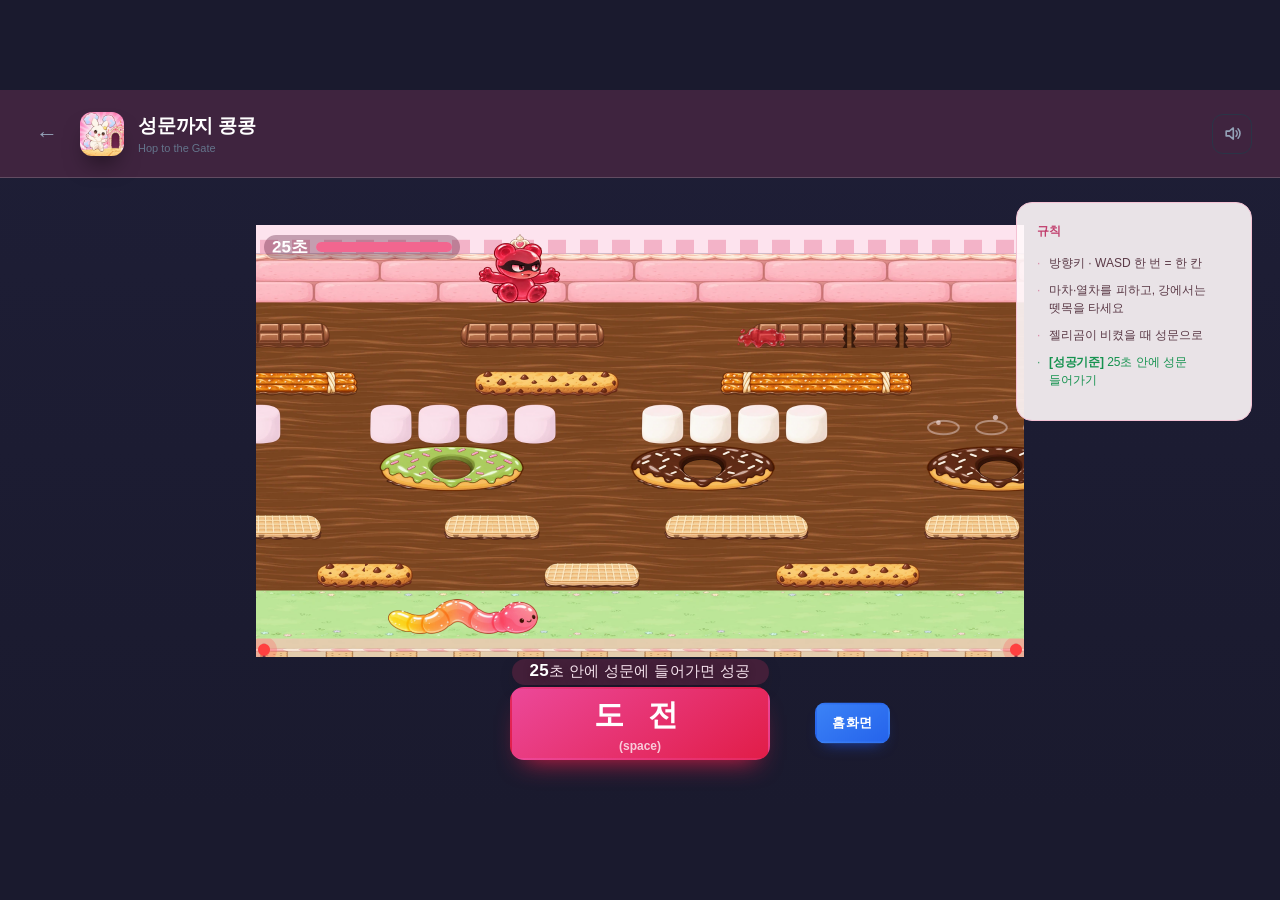
==== commit 6697a7c9: "배포 1.18 — 시소타기 · 성문까지 콩콩 효과음 크기를 역할별로 - 남은 합성음 28개를 역할별 목표 크기로 (기준 = 배포 6종 행동 효과음 평균):   실패 순간 0dB ·" ====
--- a/crossing.html
+++ b/crossing.html
@@ -6,9 +6,9 @@
 <meta http-equiv="cache-control" content="no-cache">
 <link rel="icon" href="data:image/svg+xml,%3Csvg xmlns='http://www.w3.org/2000/svg' viewBox='0 0 32 32'%3E%3Crect width='32' height='32' rx='7' fill='%231a1a2e'/%3E%3Ccircle cx='16' cy='16' r='8.5' fill='none' stroke='%23ec4899' stroke-width='3'/%3E%3Ccircle cx='16' cy='16' r='2.5' fill='%23ec4899'/%3E%3C/svg%3E">
 <title>성문까지 콩콩</title>
-<link rel="stylesheet" href="common.css?v=251">
-<script src="common.js?v=251"></script>
-<script src="sound.js?v=251"></script>
+<link rel="stylesheet" href="common.css?v=254">
+<script src="common.js?v=254"></script>
+<script src="sound.js?v=254"></script>
 <style>
   :root { --accent-1: #f9a8d4; --accent-2: #db2777; }
 
@@ -35,7 +35,7 @@
 
   <div class="topbar">
     <a class="back" href="index.html" title="목록으로">←</a>
-    <div class="tile sm pic"><img src="assets/_icons/crossing-sweets.webp?v=251" alt=""></div>
+    <div class="tile sm pic"><img src="assets/_icons/crossing-sweets.webp?v=254" alt=""></div>
     <div class="titles">
       <h1>성문까지 콩콩</h1>
       <p>Hop to the Gate</p>
@@ -662,8 +662,8 @@
                 "cookie-raft", "log-choco", "log-pretzel", "donut-straw", "donut-choco", "donut-matcha", "croc", "croc-open",
                 "marsh-pink", "marsh-blue", "wormb1", "wormb2", "train2-head", "train2-body",
                 "donut2-straw", "donut2-choco", "donut2-matcha", "caramel", "fish", "b-throw", "jelly-ball", "jelly-splat"];      // 도넛 다시 그린 것 — 구멍이 크고 또렷하다 (있으면 이쪽)
-for (const n of 새그림) { const im = new Image(); im.src = "assets/crossing/" + n + ".webp?v=251"; 그림[n] = im; }
-for (const n of 그림목록) { const im = new Image(); im.src = "assets/crossing/" + n + ".webp?v=251"; 그림[n] = im; }
+for (const n of 새그림) { const im = new Image(); im.src = "assets/crossing/" + n + ".webp?v=254"; 그림[n] = im; }
+for (const n of 그림목록) { const im = new Image(); im.src = "assets/crossing/" + n + ".webp?v=254"; 그림[n] = im; }
 const 있나 = (n) => 그림[n] && 그림[n].complete && 그림[n].naturalWidth > 0;
 const 그림다옴 = () => 그림목록.every(있나);
 // 원본(png) 폭 — webp 를 줄여 저장해도 원본 좌표로 계산하려고. 캐릭터는 768
@@ -1264,15 +1264,15 @@
   앞점프 = !!g.공주.점프;
   if (판상태 === "play") {                            // 곰 젤리 — 던질 때 "휙", 떨어질 때 "철퍽"
     const 곰 = 보.곰모습(그릴λ), 키 = 곰.상태 + (곰.c != null ? 곰.c : "");
-    if (곰.상태 === "던짐" && 앞곰.indexOf("던짐") !== 0) Sound.swoosh(0.4);
-    if (곰.상태 === "비킴" && 곰.c != null && 앞곰.indexOf("던짐") === 0) Sound.thud(0.35);
+    if (곰.상태 === "던짐" && 앞곰.indexOf("던짐") !== 0) Sound.swoosh(0.4, 8.8);               // 곰 움직임 -6dB
+    if (곰.상태 === "비킴" && 곰.c != null && 앞곰.indexOf("던짐") === 0) Sound.thud(0.35, 2.6, 2);   // 젤리 철퍽 — 결과 -3dB
     앞곰 = 키;
   }
   const 붙 = !!(g.공주.붙음 && 토끼λ < g.공주.붙음);
-  if (붙 && !앞붙음) Sound.thud(0.3);                  // 캐러멜에 철썩
+  if (붙 && !앞붙음) Sound.thud(0.3, 2.6, 2);          // 캐러멜에 철썩 — 결과 -3dB
   앞붙음 = 붙;
   const 미끄 = !!(g.공주.점프 && g.공주.점프.미끄럼);
-  if (미끄 && !앞미끄럼) Sound.swoosh(0.35);          // 녹은 웅덩이에서 스르륵
+  if (미끄 && !앞미끄럼) Sound.swoosh(0.35, 13.5);    // 녹은 웅덩이에서 스르륵 — 결과 -3dB
   앞미끄럼 = 미끄;
   if (그림다옴()) {
     const 모들 = 그림장면(그릴λ, 토끼λ);
@@ -1310,18 +1310,21 @@
   ctx.restore();
 }
 
-// 줄의 상태가 바뀌는 순간 소리 — 열차 종, 폭주 덜컹, 물살 바뀜
+// 줄의 상태가 바뀌는 순간 소리 — 열차 종, 폭주 덜컹, 물살 바뀜.
+// 화면에 보이는 줄만 소리를 낸다 (2026-10-11 소리를 키우면서 — 맵 반대편 열차 종·물살 소리가 계속 들리지 않게).
+// 화면은 9줄이라 선로가 위쪽에 보일 때부터 종이 울린다 — 다가가며 미리 듣는 역할은 남는다
 function 줄소리(r, 모) {
   const 앞 = 앞줄상태[r]; 앞줄상태[r] = 모.상태;
+  if (!(줄위(r) < H && 줄위(r) + S > 0)) return;
   if (앞 === undefined || 앞 === 모.상태) {
-    if (모.종류 === "선로" && 모.상태 === "예고" && Math.random() < 0.06) Sound.tick(2.2, 0.05);   // 땡땡땡
+    if (모.종류 === "선로" && 모.상태 === "예고" && Math.random() < 0.06) Sound.tick(2.2, 0.22);   // 땡땡땡
     return;
   }
-  if (모.종류 === "선로" && 모.상태 === "예고") Sound.tick(2.2, 0.07);
-  if (모.종류 === "선로" && 모.상태 === "지나감") Sound.swoosh(1.0);
+  if (모.종류 === "선로" && 모.상태 === "예고") Sound.tick(2.2, 0.31);            // 위험 예고 -2dB
+  if (모.종류 === "선로" && 모.상태 === "지나감") Sound.swoosh(1.0, 3.7);         // 주변 움직임 -6dB
   if (모.종류 === "길" && 모.상태 === "예고") Sound.thud(0.15);
   if (모.종류 === "길" && 모.상태 === "폭주") Sound.swoosh(0.5);
-  if (모.종류 === "강" && 모.상태 === "예고") Sound.swoosh(0.25);
+  if (모.종류 === "강" && 모.상태 === "예고") Sound.swoosh(0.25, 18.3);          // 물살 반전 예고 -2dB
 }
 
 // 서 있는 마시멜로가 흔들리기 시작하면 "뽀글" — 곧 잠긴다는 귀 신호
@@ -1332,19 +1335,19 @@
   // 눅눅 웨하스가 60% 넘게 젖으면 "뽀글"
   if (모.눅눅 && p.탄 && p.탄.줄 === r) {
     const 젖음 = (엔진.g.t - 엔진.g.기준 - p.탄.시작) / 모.눅눅;
-    if (젖음 > 0.6 && 젖음알림 !== p.탄) { 젖음알림 = p.탄; Sound.tick(0.7, 0.07); setTimeout(() => Sound.tick(0.6, 0.06), 160); }
+    if (젖음 > 0.6 && 젖음알림 !== p.탄) { 젖음알림 = p.탄; Sound.tick(0.7, 0.26); setTimeout(() => Sound.tick(0.6, 0.23), 160); }   // 위험 예고 -2dB
   }
   // 토끼가 있는 줄이나 바로 위 줄의 초코바에 금이 가면 "빠직"
   if (모.종류 === "강" && (p.줄 === r || p.줄 === r - 1)) {
     for (const [i, o] of 모.물건.entries()) {
       const 키 = r + ":" + i;
-      if (o.쪼갬 === "금" && 금알림[키] !== "금" && o.x > -1 && o.x < R.칸수 + 1) Sound.tick(1.9, 0.05);
+      if (o.쪼갬 === "금" && 금알림[키] !== "금" && o.x > -1 && o.x < R.칸수 + 1) Sound.tick(1.9, 0.31);   // 위험 예고 -2dB
       금알림[키] = o.쪼갬;
     }
   }
   // 토끼가 있는 강 줄에 물고기 예고가 뜨면 "뽀글"
   if (모.물고기 && 모.물고기.상태 === "예고" && Math.abs(p.줄 - r) <= 1 && 물고기알림 !== 모.물고기.c + "@" + r) {
-    물고기알림 = 모.물고기.c + "@" + r; Sound.tick(0.6, 0.06);
+    물고기알림 = 모.물고기.c + "@" + r; Sound.tick(0.6, 0.37);   // 위험 예고 -2dB
   }
   // 서 있는 악어가 입을 벌리려고 꿈틀하면 "딱딱" — 머리 칸에서 비키라는 귀 신호
   if (모.종류 === "강" && p.줄 === r && !p.점프) {
@@ -1355,24 +1358,29 @@
   if (!모.마시멜로 || p.줄 !== r || p.점프) return;
   const o = 모.물건.find((o) => p.x >= o.x - 0.2 && p.x <= o.x + o.길이 + 0.2);
   const 지금상태 = o ? o.상태 : "";
-  if (지금상태 === "흔들" && 발밑앞 !== "흔들") { Sound.tick(0.7, 0.07); setTimeout(() => Sound.tick(0.6, 0.06), 160); }
+  if (지금상태 === "흔들" && 발밑앞 !== "흔들") { Sound.tick(0.7, 0.26); setTimeout(() => Sound.tick(0.6, 0.23), 160); }   // 위험 예고 -2dB
   발밑앞 = 지금상태;
 }
 
+/* 효과음 크기 — 역할별 목표 (2026-10-11 사용자 A안: "용도별로 다르게").
+   기준 = 배포 6종의 행동 효과음 10개를 sound.js 그대로(전체 크기 0.55 · 쿵의 눌림 포함) 잰 체감 크기 평균, 헤드폰 -32.6 · 노트북 -33.9 LUFS.
+   목표는 헤드폰과 노트북의 가운데 값으로 맞춘다:  실패 순간 0dB · 위험 예고 -2 · 내 행동의 결과 -3 · 주변 움직임·자주 나는 소리 -6.
+   "휙"·"쿵" 의 두 번째 값은 크기 배수(느낌은 그대로), "쿵" 의 세 번째 값 2 는 노트북에서도 들리게 얹는 중간 음 "톡".
+   측정표는 assets/_sounds/_출처.md */
 /* 토끼 점프 "뽀용" — Pixabay "Bloop 4"(floraphonic). 말랑하게 올라가는 0.26초 (2026-10-11 사용자 B안, 합성음 "콩" 을 바꿈).
    크기는 다른 게임들의 행동 효과음 평균(체감 -25.1 LUFS 헤드폰 · -26.5 노트북)에 맞춘다 (2026-10-11 사용자: 너무 작다).
    처음엔 옛 "콩"(-47.7, 성공음보다 30dB 작던 소리)에 맞춰 0.032 로 넣어서 거의 안 들렸다.
    원음은 200→420Hz 로 낮아 노트북 스피커에서 16dB 더 깎인다 → 1.4배속(약 6반음 위, 280→590Hz)으로 틀어 그 차이를 8dB 로 줄였다.
    점프는 한 판에 수십 번 울리는 가장 잦은 소리라 발소리처럼 평균보다 6dB 아래에 둔다 (2026-10-11 사용자: 0.75 로 넣었더니 "유독 크다").
    vol 0.26 · 1.4배속 = 헤드폰 -31.0 · 노트북 -39.0 (0.75 일 땐 -21.8 · -29.8). 재생 속도 ±5% 흩음. 파일이 아직 안 왔으면 예전 "콩" 으로 */
-Sound.use({ hop: "assets/_sounds/crossing/hop.mp3?v=251" });
+Sound.use({ hop: "assets/_sounds/crossing/hop.mp3?v=254" });
 
 function 소식처리() {
   const 소식 = 엔진.g.소식;
   for (; 읽은소식 < 소식.length; 읽은소식++) {
     const s = 소식[읽은소식];
     if (s.일 === "뜀") { if (!Sound.play("hop", { vol: 0.26, rate: 1.33 + Math.random() * 0.14 })) Sound.tick(1.5, 0.045); 토끼쪽 = s.방향; }
-    if (s.일 === "벽") Sound.thud(0.2);
+    if (s.일 === "벽") Sound.thud(0.2, 2.6, 2);       // 결과 -3dB
   }
 }
 
@@ -1403,7 +1411,7 @@
   판상태 = "count";
   카운트시작 = 지금();
   카운트끝 = 카운트시작 + 훑기.머묾 + 훑기.내려옴 + 0.9;   // 훑기 1.3초 → "준비" → "시작!"
-  Sound.tick(1.0, 0.06);
+  Sound.tick(1.0, 0.2);                              // 준비 — 자주 나는 소리 -6dB
   slot.innerHTML = "";
   go.textContent = "포 기";
   go.classList.add("playing");
@@ -1423,10 +1431,11 @@
                   색: ["#ffd36e", "#f9a8d4", "#fff"][i % 3] });
     }
   }
-  if (g.끝 === "치임" || g.끝 === "열차") Sound.thud(0.8);
-  if (g.끝 === "빠짐" || g.끝 === "떠내려감" || g.끝 === "가라앉음" || g.끝 === "눅눅" || g.끝 === "물고기" || g.끝 === "쪼개짐" || g.끝 === "젤리") Sound.swoosh(0.6);
-  if (g.끝 === "지렁이") Sound.thud(0.5);
-  if (g.끝 === "잡힘") Sound.thud(0.5);
+  // 실패 순간 — 평균(0dB)
+  if (g.끝 === "치임" || g.끝 === "열차") Sound.thud(0.8, 3.2, 2);
+  if (g.끝 === "빠짐" || g.끝 === "떠내려감" || g.끝 === "가라앉음" || g.끝 === "눅눅" || g.끝 === "물고기" || g.끝 === "쪼개짐" || g.끝 === "젤리") Sound.swoosh(0.6, 12.3);
+  if (g.끝 === "지렁이") Sound.thud(0.5, 3.5, 2);
+  if (g.끝 === "잡힘") Sound.thud(0.5, 3.5, 2);
   setTimeout(판정, 판상태 === "ending" ? 900 : 0);
 }
 
